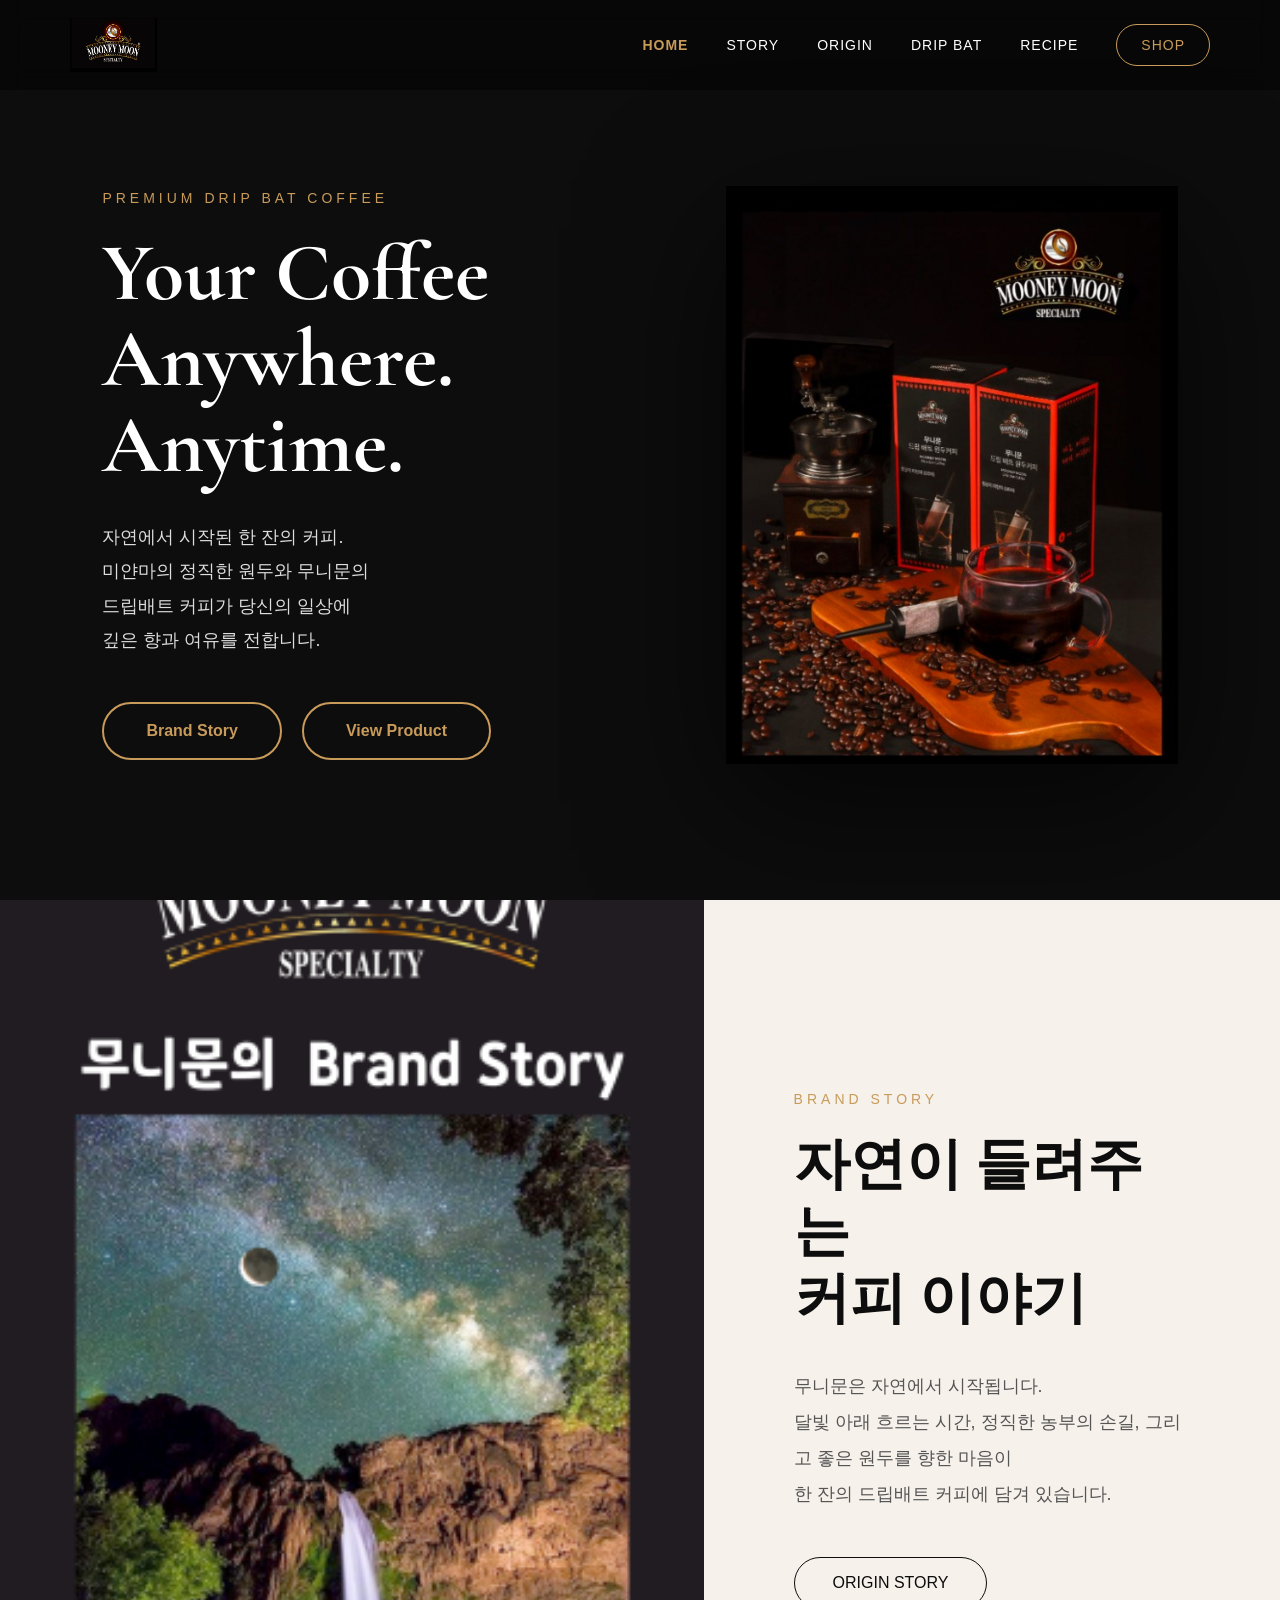
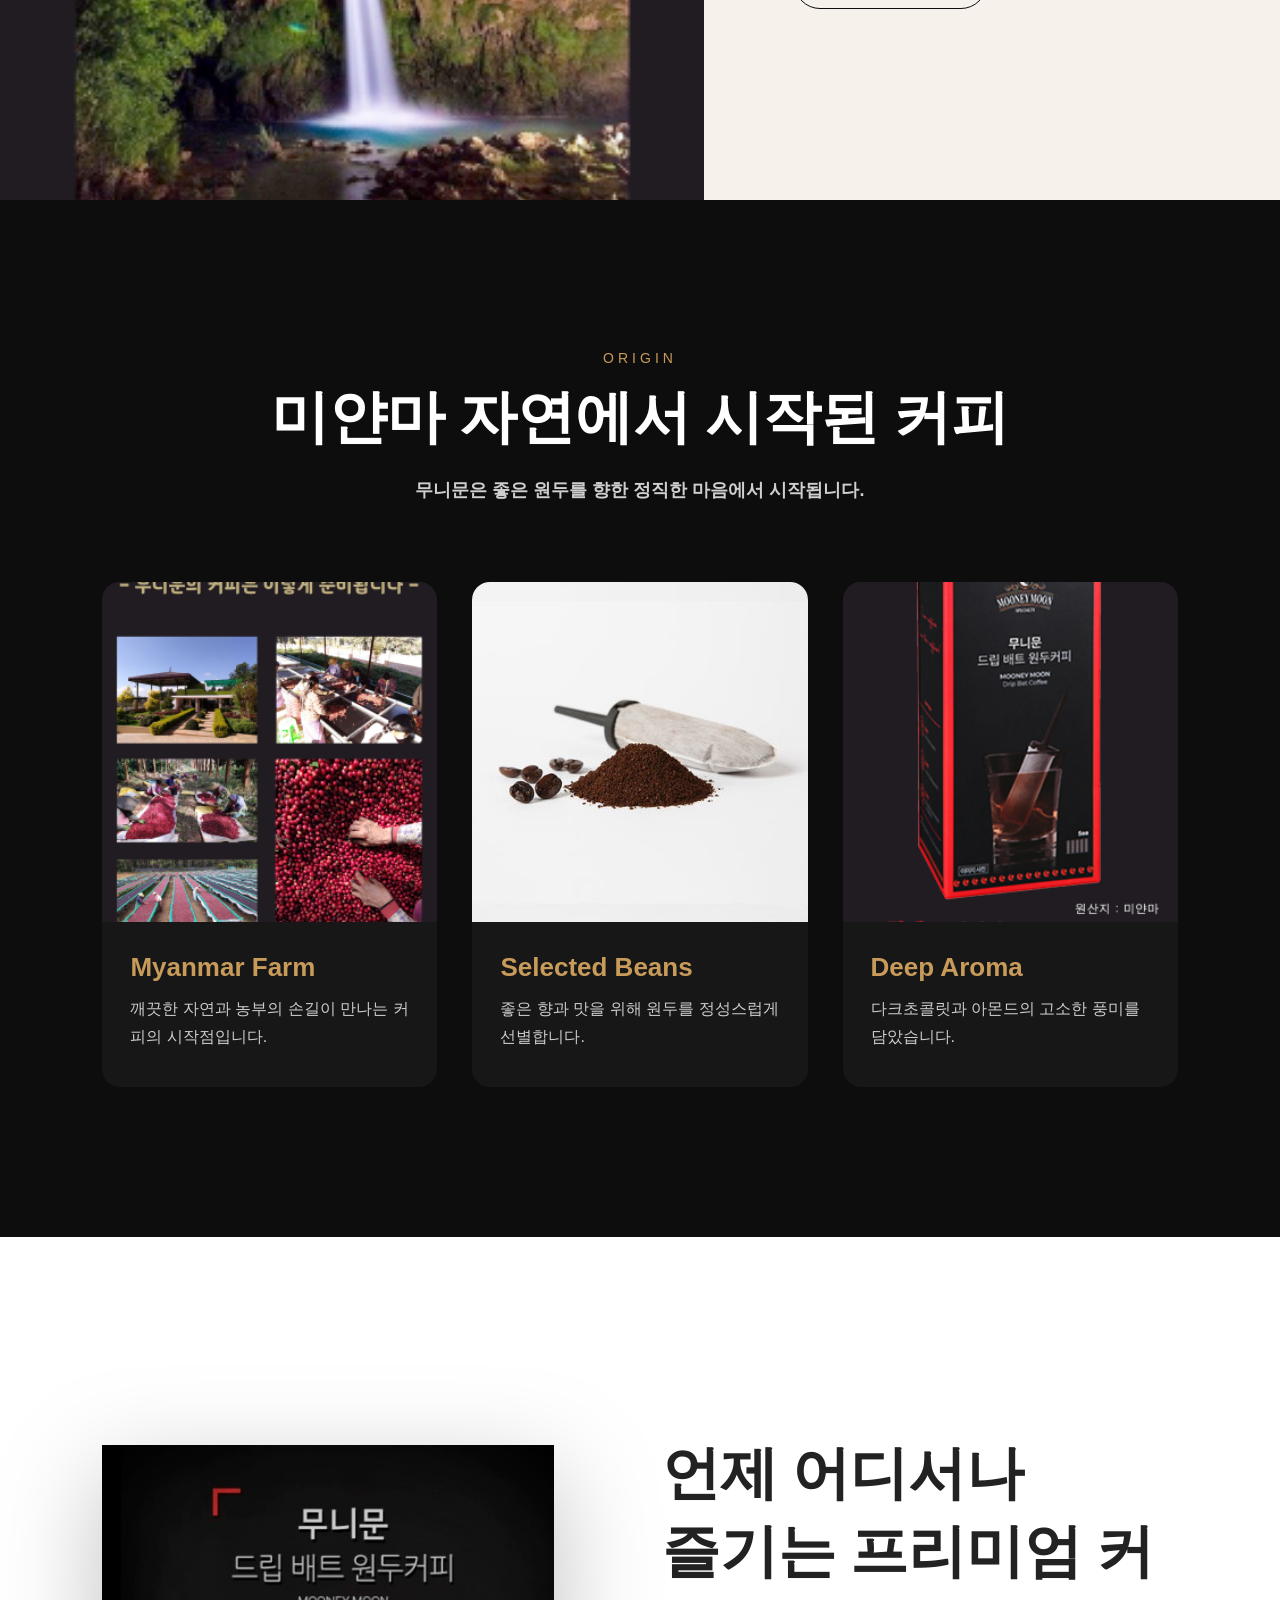
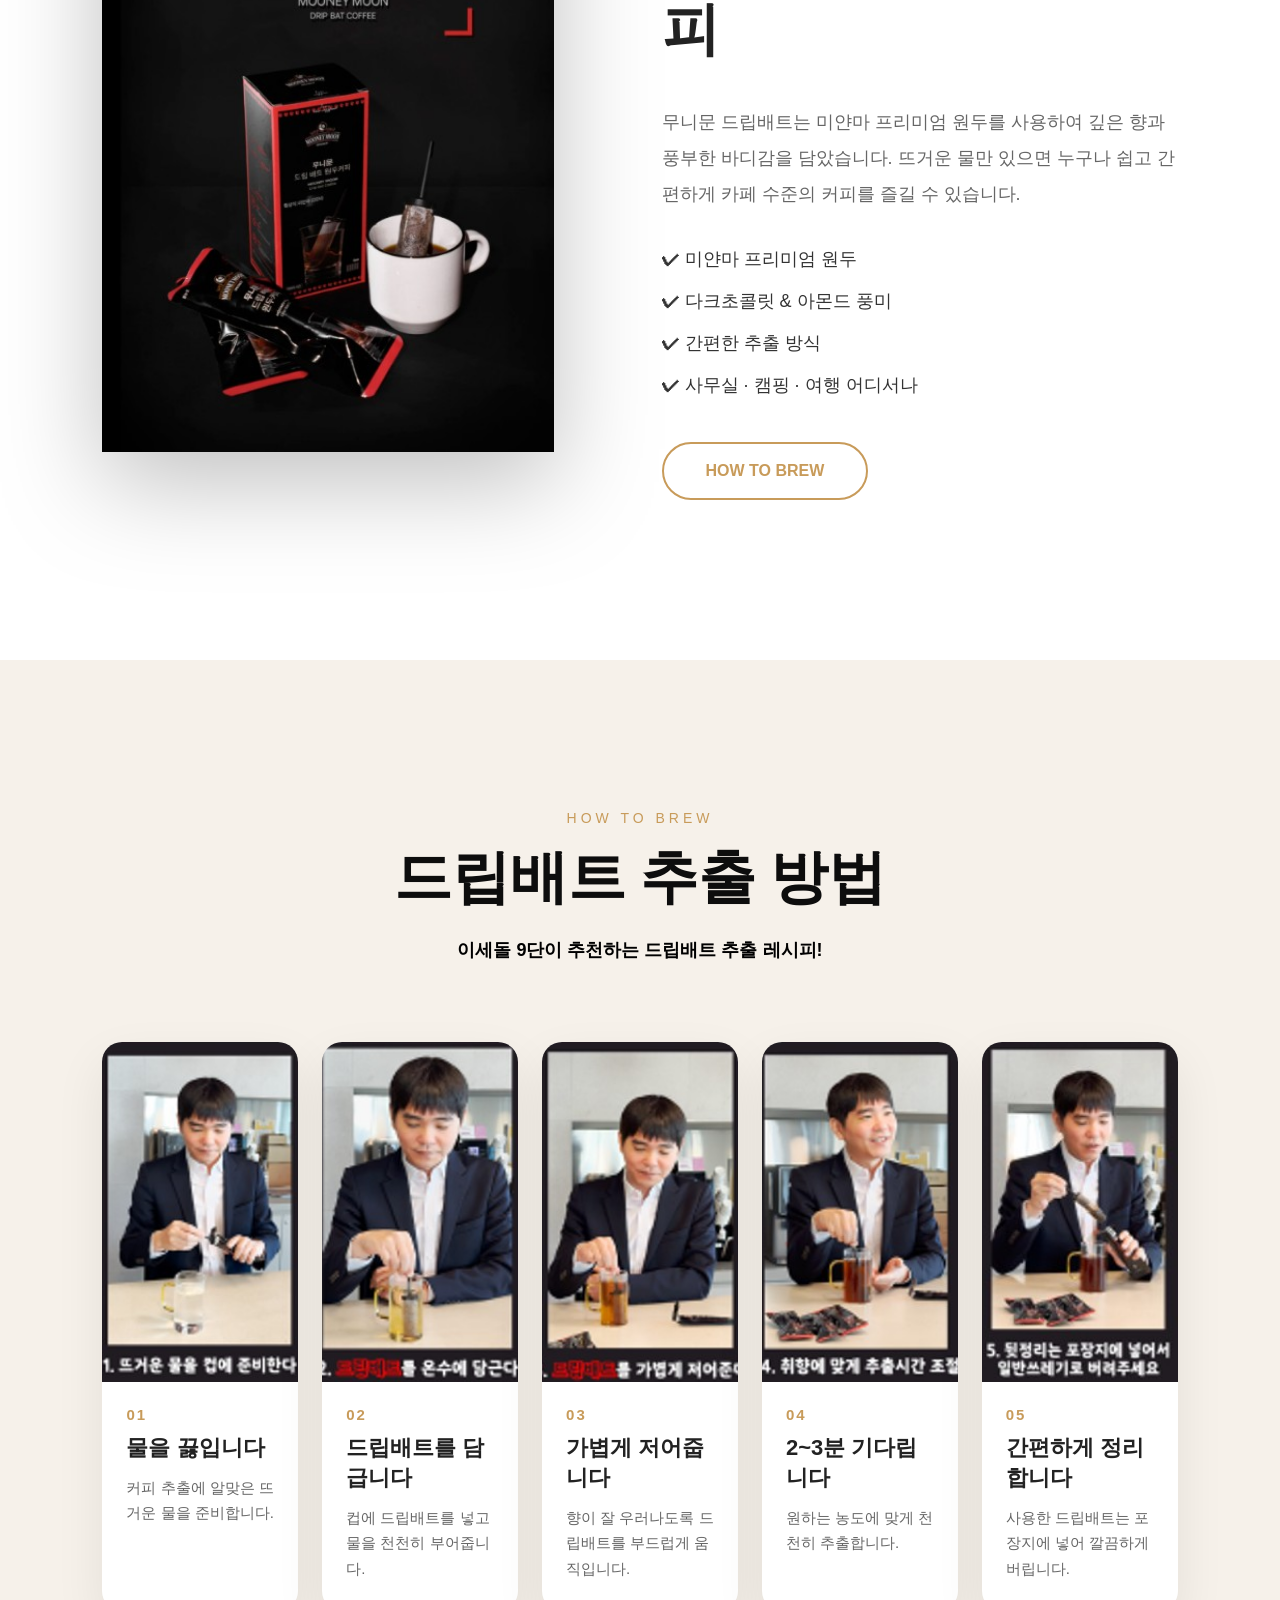
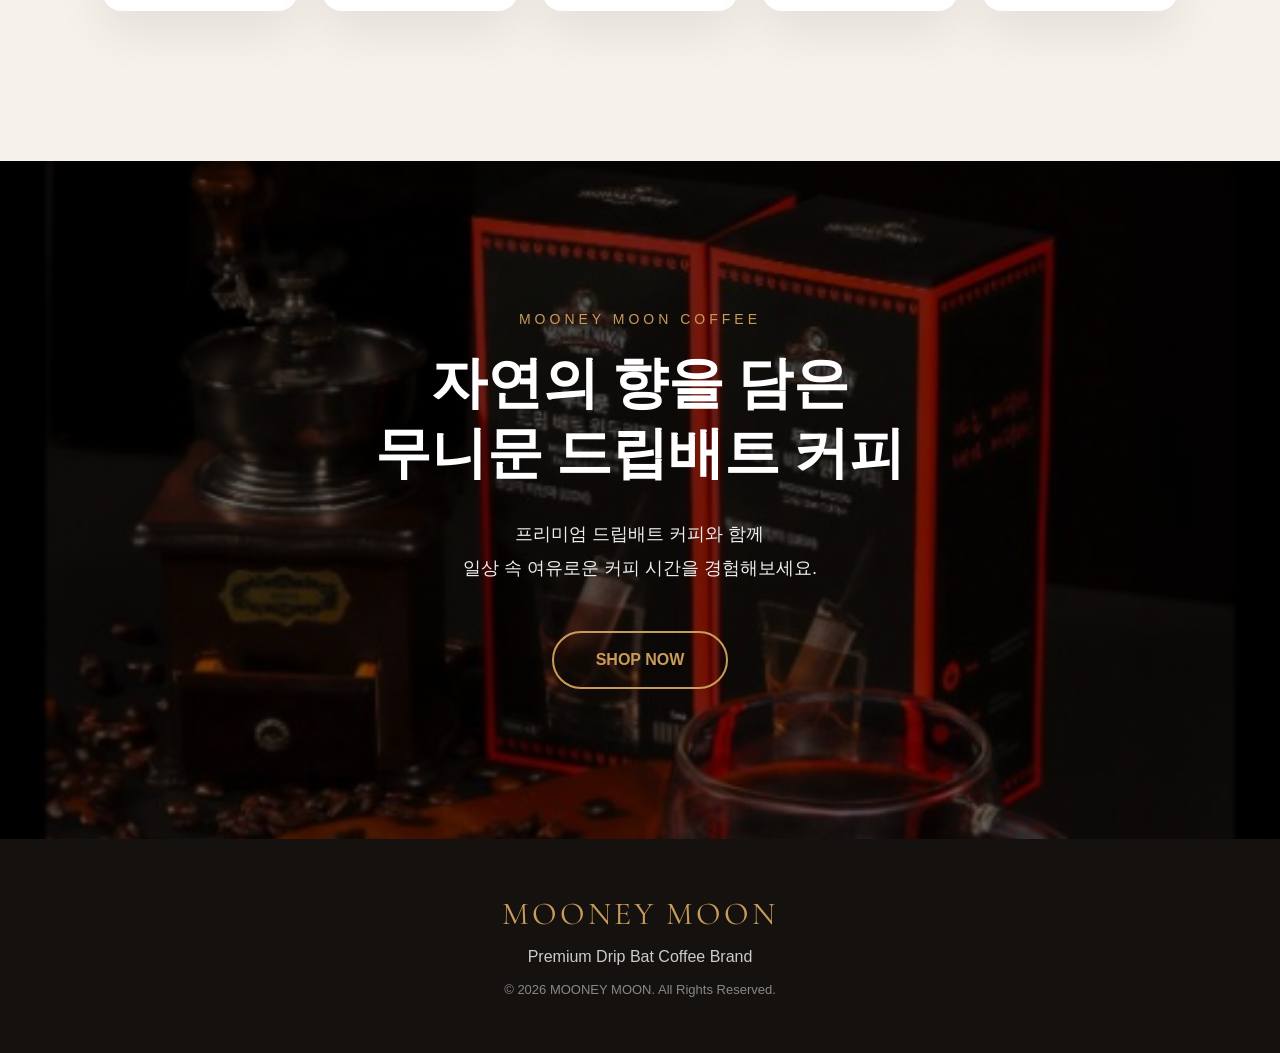
==== index.html @ cb602212 "Add files via upload" ====
<!doctype html>
<html lang="ko">

<head>
  <meta charset="utf-8">
  <title>MOONEY MOON | 드립배트 커피</title>
  <meta name="viewport" content="width=device-width, initial-scale=1.0">

  <link href="https://fonts.googleapis.com/css2?family=Cormorant+Garamond:wght@500;600;700&display=swap" rel="stylesheet">
  <link rel="stylesheet" href="css/style.css">
</head>

<body>

<!-- Header -->
<header class="main-header">
	
<div class="logo">
    <a href="#home">
        <img src="images/logo.jpg" alt="MOONEY MOON">
    </a>
</div>	
	
	<p class="mobile-header-title">DRIP BAT COFFEE</p>
	
	<button class="menu-toggle">
  <span></span>
  <span></span>
  <span></span>
  </button>
	
		
  <nav>
    <a href="#home">HOME</a>
    <a href="#story">STORY</a>
    <a href="#origin">ORIGIN</a>
    <a href="#dripbat">DRIP BAT</a>
    <a href="#recipe">RECIPE</a>
    <a href="#contact" class="shop-btn">SHOP</a>
  </nav>
</header>

<!-- ===========================
     HERO
=========================== -->
<section id="home" class="hero">

    <div class="hero-text">

        <p class="hero-small">
            PREMIUM DRIP BAT COFFEE
        </p>

        <h1>
            Your Coffee <br>
            Anywhere. Anytime.
        </h1>

        <p class="hero-desc">
            자연에서 시작된 한 잔의 커피.<br>
            미얀마의 정직한 원두와 무니문의<br>
			드립배트 커피가 당신의 일상에<br>
			깊은 향과 여유를 전합니다.
        </p>

        <div class="hero-buttons">

            <a href="#story" class="btn-main">
                Brand Story
            </a>

            <a href="#dripbat" class="btn-line">
                View Product
            </a>

        </div>

    </div>

    <div class="hero-image">

        <img src="images/dripbat.jpg"
             alt="무니문 드립배트 커피">

    </div>

</section>
	
		
	<!-- Brand Story -->
<section id="story" class="story-section">

  <div class="story-image">
    <img src="images/story.png" alt="무니문 브랜드 스토리">
  </div>

  <div class="story-text">
    <p>BRAND STORY</p>

    <h2>
      자연이 들려주는<br>
      커피 이야기
    </h2>

    <span>
      무니문은 자연에서 시작됩니다.<br>
      달빛 아래 흐르는 시간, 정직한 농부의 손길, 
      그리고 좋은 원두를 향한 마음이<br>
      한 잔의 드립배트 커피에 담겨 있습니다.
    </span>

    <a href="#origin">ORIGIN STORY</a>
  </div>

</section>
	
<!-- Origin -->
<section id="origin" class="origin-section">

  <div class="section-title">
    <p>ORIGIN</p>
    <h2>미얀마 자연에서 시작된 커피</h2>
    <span>
      무니문은 좋은 원두를 향한 정직한 마음에서 시작됩니다.
    </span>
  </div>

  <div class="origin-list">

    <div class="origin-card">
      <img src="images/origin01.png" alt="미얀마 커피 농장">
      <h3>Myanmar Farm</h3>
      <p>깨끗한 자연과 농부의 손길이 만나는 커피의 시작점입니다.</p>
    </div>

    <div class="origin-card">
      <img src="images/origin02.jpg" alt="커피 원두 선별">
      <h3>Selected Beans</h3>
      <p>좋은 향과 맛을 위해 원두를 정성스럽게 선별합니다.</p>
    </div>

    <div class="origin-card">
      <img src="images/origin03.png" alt="커피 로스팅">
      <h3>Deep Aroma</h3>
      <p>다크초콜릿과 아몬드의 고소한 풍미를 담았습니다.</p>
    </div>

  </div>

</section>	
	
	<!-- ===========================
     DRIP BAT
=========================== -->

<section id="dripbat" class="dripbat-section">

  <div class="dripbat-image">
    <img src="images/dripbat3.jpg" alt="MOONEY MOON DRIP BAT">
  </div>

  <div class="dripbat-text">

    <p class="small-title">DRIP BAT COFFEE</p>

    <h2>
      언제 어디서나<br>
      즐기는 프리미엄 커피
    </h2>

    <p class="dripbat-desc">
      무니문 드립배트는 미얀마 프리미엄 원두를 사용하여
      깊은 향과 풍부한 바디감을 담았습니다.
      뜨거운 물만 있으면 누구나 쉽고 간편하게
      카페 수준의 커피를 즐길 수 있습니다.
    </p>

    <ul class="feature-list">
      <li>✔ 미얀마 프리미엄 원두</li>
      <li>✔ 다크초콜릿 & 아몬드 풍미</li>
      <li>✔ 간편한 추출 방식</li>
      <li>✔ 사무실 · 캠핑 · 여행 어디서나</li>
    </ul>

    <a href="#recipe" class="btn-main">HOW TO BREW</a>

  </div>

</section>
	
	<!-- ===========================
     HOW TO BREW
=========================== -->

<section id="recipe" class="recipe-section">

  <div class="section-title">
    <p>HOW TO BREW</p>
    <h2>드립배트 추출 방법</h2>
    <span>이세돌 9단이 추천하는 드립배트 추출 레시피!</span>
  </div>

  <div class="recipe-list">

    <div class="recipe-card">
      <img src="images/how01.jpg" alt="물을 끓이는 단계">
      <span>01</span>
      <h3>물을 끓입니다</h3>
      <p>커피 추출에 알맞은 뜨거운 물을 준비합니다.</p>
    </div>

    <div class="recipe-card">
      <img src="images/how02.jpg" alt="드립배트를 컵에 넣는 단계">
      <span>02</span>
      <h3>드립배트를 담급니다</h3>
      <p>컵에 드립배트를 넣고 물을 천천히 부어줍니다.</p>
    </div>

    <div class="recipe-card">
      <img src="images/how03.jpg" alt="드립배트를 젓는 단계">
      <span>03</span>
      <h3>가볍게 저어줍니다</h3>
      <p>향이 잘 우러나도록 드립배트를 부드럽게 움직입니다.</p>
    </div>

    <div class="recipe-card">
      <img src="images/how04.jpg" alt="커피를 추출하는 단계">
      <span>04</span>
      <h3>2~3분 기다립니다</h3>
      <p>원하는 농도에 맞게 천천히 추출합니다.</p>
    </div>

    <div class="recipe-card">
      <img src="images/how05.jpg" alt="드립배트 정리 단계">
      <span>05</span>
      <h3>간편하게 정리합니다</h3>
      <p>사용한 드립배트는 포장지에 넣어 깔끔하게 버립니다.</p>
    </div>

  </div>

</section>
	
<!-- Contact / Shop -->
<section id="contact" class="contact-section">

  <div class="contact-box">
    <p>MOONEY MOON COFFEE</p>

    <h2>
      자연의 향을 담은<br>
      무니문 드립배트 커피
    </h2>

    <span>
      프리미엄 드립배트 커피와 함께<br>
      일상 속 여유로운 커피 시간을 경험해보세요.
    </span>

    <a href="#" class="btn-main">SHOP NOW</a>
  </div>

</section>


<!-- Footer -->
<footer class="footer">

  <div class="footer-logo">
    MOONEY MOON
  </div>

  <p>
    Premium Drip Bat Coffee Brand
  </p>

  <span>
    © 2026 MOONEY MOON. All Rights Reserved.
  </span>

</footer>		
	
<script src="js/script.js"></script>
	
	
</body>
	
</script>	
	
	
</html>
---- css/style.css ----
:root{
  --black:#0d0d0d;
  --dark:#15110f;
  --gold:#c89b5a;
  --red:#a91e22;
  --cream:#f6f1ea;
  --white:#ffffff;
  --gray:#777777;
}

/* RESET */
*{
  margin:0;
  padding:0;
  box-sizing:border-box;
}

html{
  scroll-behavior:smooth;
}

body{
  font-family:'Pretendard', sans-serif;
  background:var(--black);
  color:var(--white);
}

a{
  text-decoration:none;
  color:inherit;
}

img{
  max-width:100%;
  display:block;
}

/* HEADER */
.main-header{
  width:100%;
  height:90px;
  position:fixed;
  top:0;
  left:0;
  z-index:1000;

  display:flex;
  justify-content:space-between;
  align-items:center;

  padding:0 70px;
  background:rgba(0,0,0,.45);
  backdrop-filter:blur(12px);
}

.logo{
  font-size:30px;
  font-weight:700;
  letter-spacing:3px;
}

.logo span{
  color:var(--gold);
}

.logo img{
  height:54px;
  width:auto;
}

nav{
  display:flex;
  align-items:center;
  gap:38px;
}

nav a{
  font-size:14px;
  letter-spacing:1px;
  color:var(--white);
  transition:.3s;
}

nav a:hover{
  color:var(--gold);
}

.shop-btn{
  padding:12px 24px;
  border:1px solid var(--gold);
  border-radius:30px;
  color:var(--gold);
}

/* HERO */
.hero{
  min-height:100vh;
  position:relative;
  overflow:hidden;

  display:flex;
  align-items:center;
  justify-content:space-between;

  padding:130px 8% 80px;
  background:
    linear-gradient(to right, rgba(13,13,13,.96) 35%, rgba(13,13,13,.55)),
    var(--black);
}

.hero-text{
  width:48%;
  position:relative;
  z-index:2;
}

.hero-small{
  color:var(--gold);
  letter-spacing:4px;
  font-size:14px;
  margin-bottom:24px;
}

.hero h1{
  font-family:'Cormorant Garamond', serif;
  font-size:82px;
  line-height:1.05;
  margin-bottom:32px;
}

.hero-desc{
  font-size:18px;
  line-height:1.9;
  color:#dddddd;
  margin-bottom:45px;
}


.main-btn,
.btn-main,
.btn-line{
  display:inline-block;
  padding:18px 42px;
  border:2px solid var(--gold);
  border-radius:50px;
  color:var(--gold);
  background:transparent;
  font-weight:700;
  transition:.3s;
}

.main-btn:hover,
.btn-main:hover,
.btn-line:hover{
  background:var(--gold);
  color:var(--black);
  transform:translateY(-5px);
}

.hero-image{
  width:42%;
  position:relative;
  z-index:2;
}

.hero-image img{
  width:100%;
  filter:drop-shadow(0 40px 70px rgba(0,0,0,.65));
}

/* BRAND STORY */
.story-section{
  min-height:100vh;
  display:flex;
  align-items:center;
  background:var(--cream);
  color:var(--black);
}

.story-image{
  width:55%;
  height:100vh;
  overflow:hidden;
}

.story-image img{
  width:100%;
  height:100%;
  object-fit:cover;
}

.story-text{
  width:45%;
  padding:0 7%;
}

.story-text p{
  color:var(--gold);
  letter-spacing:4px;
  font-size:14px;
  margin-bottom:25px;
}

.story-text h2{
  font-family:'Cormorant Garamond', serif;
  font-size:56px;
  line-height:1.2;
  margin-bottom:35px;
}

.story-text span{
  display:block;
  font-size:18px;
  line-height:2;
  color:#555;
  margin-bottom:45px;
}

.story-text a{
  display:inline-block;
  padding:16px 38px;
  border:1px solid var(--black);
  color:var(--black);
  border-radius:50px;
  transition:.3s;
}

.story-text a:hover{
  background:var(--black);
  color:var(--white);
}

/* MOBILE */
@media screen and (max-width:768px){

  .main-header{
    height:auto;
    padding:22px 24px;
    flex-direction:column;
    gap:18px;
  }

  nav{
    flex-wrap:wrap;
    justify-content:center;
    gap:18px;
  }

  .hero{
    flex-direction:column;
    text-align:center;
    padding:150px 7% 80px;
  }

  .hero-text,
  .hero-image{
    width:100%;
  }

  .hero h1{
    font-size:54px;
  }

  .hero-image{
    margin-top:50px;
  }

  .story-section{
    flex-direction:column;
  }

  .story-image,
  .story-text{
    width:100%;
  }

  .story-image{
    height:420px;
  }

  .story-text{
    padding:70px 8%;
    text-align:center;
  }

  .story-text h2{
    font-size:42px;
  }
}

/* ===========================
   ORIGIN
=========================== */

.origin-section{
  padding:150px 8%;
  background:var(--black);
  color:var(--white);
}

.section-title{
  text-align:center;
  margin-bottom:80px;
}

.section-title p{
  color:var(--gold);
  letter-spacing:4px;
  font-size:14px;
  margin-bottom:18px;
}

.section-title h2{
  font-family:'Cormorant Garamond', serif;
  font-size:58px;
  line-height:1.2;
  margin-bottom:24px;
}

.section-title span{
  color:#cfcfcf;
  font-size:18px;
  font-weight:700;
}

.origin-list{
  display:grid;
  grid-template-columns:repeat(3, 1fr);
  gap:35px;
}

.origin-card{
  background:#171717;
  overflow:hidden;
  border-radius:18px;
  transition:.4s;
}

.origin-card:hover{
  transform:translateY(-10px);
}

.origin-card img{
  width:100%;
  height:340px;
  object-fit:cover;
}

.origin-card h3{
  color:var(--gold);
  font-size:26px;
  margin:30px 28px 12px;
}

.origin-card p{
  color:#ccc;
  line-height:1.8;
  font-size:16px;
  margin:0 28px 35px;
}

/* Origin Mobile */
@media screen and (max-width:768px){

  .origin-section{
    padding:90px 7%;
  }

  .section-title h2{
    font-size:40px;
  }

  .origin-list{
    grid-template-columns:1fr;
  }

  .origin-card img{
    height:260px;
  }
}

/* ===========================
   DRIP BAT
=========================== */

.dripbat-section{

    display:flex;
    justify-content:space-between;
    align-items:center;

    padding:160px 8%;

    background:#ffffff;
}

.dripbat-image{

    width:42%;

}

.dripbat-image img{

    width:100%;

    filter:drop-shadow(0 30px 50px rgba(0,0,0,.25));

}

.dripbat-text{

    width:48%;

}

.dripbat-text h2{

    font-family:'Cormorant Garamond',serif;

    font-size:58px;

    color:#222;

    margin:20px 0 35px;

}

.dripbat-desc{

    color:#666;

    line-height:2;

    font-size:18px;

    margin-bottom:35px;

}

.feature-list{

    list-style:none;

    margin-bottom:45px;

}

.feature-list li{

    color:#333;

    font-size:18px;

    margin-bottom:18px;

}

/* ===========================
   MOBILE
=========================== */

@media screen and (max-width:768px){

    .dripbat-section{

        flex-direction:column;

        padding:90px 7%;

        text-align:center;

    }

    .dripbat-image,
    .dripbat-text{

        width:100%;

    }

    .dripbat-image{

        margin-bottom:45px;

    }

    .dripbat-text h2{

        font-size:40px;

    }

    .feature-list{

        text-align:left;

        display:inline-block;

    }

}

/* ===========================
   HOW TO BREW
=========================== */

.recipe-section{
  padding:150px 8%;
  background:var(--cream);
  color:var(--black);
}

.recipe-list{
  display:grid;
  grid-template-columns:repeat(5, 1fr);
  gap:24px;
}

.recipe-card{
  background:#ffffff;
  border-radius:20px;
  overflow:hidden;
  box-shadow:0 20px 50px rgba(0,0,0,.08);
  transition:.4s;
}

.recipe-card:hover{
  transform:translateY(-10px);
}

.recipe-card img{
  width:100%;
  height:340px;
  object-fit:cover;
}

.recipe-card span{
  display:block;
  color:var(--gold);
  font-size:15px;
  font-weight:bold;
  letter-spacing:2px;
  margin:24px 24px 10px;
}

.recipe-card h3{
  font-size:22px;
  color:#222;
  margin:0 24px 12px;
}

.recipe-card p{
  font-size:15px;
  line-height:1.7;
  color:#666;
  margin:0 24px 30px;
}

/* Recipe Mobile */
@media screen and (max-width:768px){

  .recipe-section{
    padding:90px 7%;
  }

  .recipe-list{
    grid-template-columns:1fr;
  }

  .recipe-card img{
    height:420px;
  }
}

/* ===========================
   CONTACT / FOOTER
=========================== */

.contact-section{
  padding:150px 8%;
  background:
    linear-gradient(rgba(0,0,0,.55), rgba(0,0,0,.55)),
    url("../images/dripbat.jpg") center/cover no-repeat;
  text-align:center;
  color:#fff;
}

.contact-box p{
  color:var(--gold);
  letter-spacing:4px;
  font-size:14px;
  margin-bottom:22px;
}

.contact-box h2{
  font-family:'Cormorant Garamond', serif;
  font-size:56px;
  line-height:1.25;
  margin-bottom:28px;
}

.contact-box span{
  display:block;
  line-height:1.9;
  color:#eeeeee;
  font-size:18px;
  margin-bottom:45px;
}

.footer{
  padding:55px 8%;
  background:#15110f;
  color:#fff;
  text-align:center;
}

.footer-logo{
  font-family:'Cormorant Garamond', serif;
  font-size:32px;
  letter-spacing:3px;
  color:var(--gold);
  margin-bottom:15px;
}

.footer p{
  color:#ccc;
  margin-bottom:14px;
}

.footer span{
  color:#888;
  font-size:13px;
}

/* Contact Mobile */
@media screen and (max-width:768px){

  .contact-section{
    padding:100px 7%;
  }

  .contact-box h2{
    font-size:40px;
  }

  .contact-box span{
    font-size:16px;
  }

}

/* ===========================
   MOBILE MENU CLEAN
=========================== */

@media screen and (max-width:768px){

  .main-header{
    position:fixed;
	height:90px;  
    padding:20px 22px;
    background:rgba(0,0,0,.82);
  }

  .logo img{
    height:46px;
  }

  nav{
    width:100%;
    gap:10px;
    row-gap:10px;
  }

  nav a{
    font-size:12px;
    letter-spacing:.5px;
    padding:7px 10px;
    background:rgba(255,255,255,.08);
    border-radius:20px;
  }

  nav a.shop-btn{
    padding:7px 14px;
    border:1px solid var(--gold);
    background:transparent;
  }

  .hero{
    padding-top:110px;
  }

}

/* HERO BUTTON */

.hero-buttons{
    display:flex;
    gap:20px;
    margin-top:45px;
}

.hero-buttons a{
    display:inline-block;
    padding:18px 42px;
    border:2px solid var(--gold);
    border-radius:50px;
    color:var(--gold);
    background:transparent;
    font-weight:700;
    transition:.3s;
}

.hero-buttons a:hover{
    background:var(--gold);
    color:var(--black);
    transform:translateY(-5px);
}

.story-image img{
    width:100%;
    height:100%;
    object-fit:cover;
    object-position:center 45%;
}

.recipe-section .section-title span{
    color:#000;
    font-weight:700;
}

/* RECIPE TITLE MOBILE FIX */
@media screen and (max-width:768px){

  .recipe-section .section-title{
    text-align:center;
  }

  .recipe-section .section-title h2{
    font-size:48px;
    line-height:1.25;
    word-break:keep-all;
  }

  .recipe-section .section-title span{
    display:block;
    max-width:320px;
    margin:25px auto 0;
    font-size:24px;
    line-height:1.5;
    text-align:center;
    color:#000;
    font-weight:700;
    word-break:keep-all;
  }

}
/* ===========================
   ACTIVE MENU
=========================== */

nav a{
    color:#fff;
    transition:0.3s;
}

nav a:hover{
    color:var(--gold);
}

nav a.active{
    color:var(--gold) !important;
    font-weight:700;
}

nav a.active.shop-btn{
    background:var(--gold);
    color:#111 !important;
}

/* ===========================
   MOBILE HAMBURGER MENU
=========================== */

/* PC에서는 숨김 */
.menu-toggle{
    display:none;
}

/* 모바일 */
@media screen and (max-width:768px){

	
	.main-header{
    position:fixed;
    height:90px;
    flex-direction:row;
    justify-content:space-between;
    align-items:center;
    padding:20px 22px;
    background:rgba(0,0,0,.82);
}
			
    .menu-toggle{
        display:block;
        background:none;
        border:none;
        color:#fff;
        font-size:34px;
        cursor:pointer;
        z-index:1001;
    }

    nav{
        position:absolute;
        top:90px;
        left:0;
        width:100%;
        background:rgba(0,0,0,.96);

        display:none;
        flex-direction:column;
        align-items:center;
        padding:25px 0;
        gap:20px;
    }

    nav.active{
        display:flex;
    }

    nav a{
        width:85%;
        text-align:center;
        padding:15px;
        border-radius:30px;
        font-size:15px;
    }
}

.menu-toggle span{
    display:block;
    width:30px;
    height:3px;
    background:#fff;
    margin:6px 0;
    transition:.3s;
}

.menu-toggle.active span:nth-child(1){
    transform:translateY(9px) rotate(45deg);
}

.menu-toggle.active span:nth-child(2){
    opacity:0;
}

.menu-toggle.active span:nth-child(3){
    transform:translateY(-9px) rotate(-45deg);
}

.mobile-header-title{
    display:none;
}

@media screen and (max-width:768px){
    .mobile-header-title{
        display:block;
        color:var(--gold);
        font-size:13px;
        letter-spacing:3px;
        font-weight:700;
    }
}
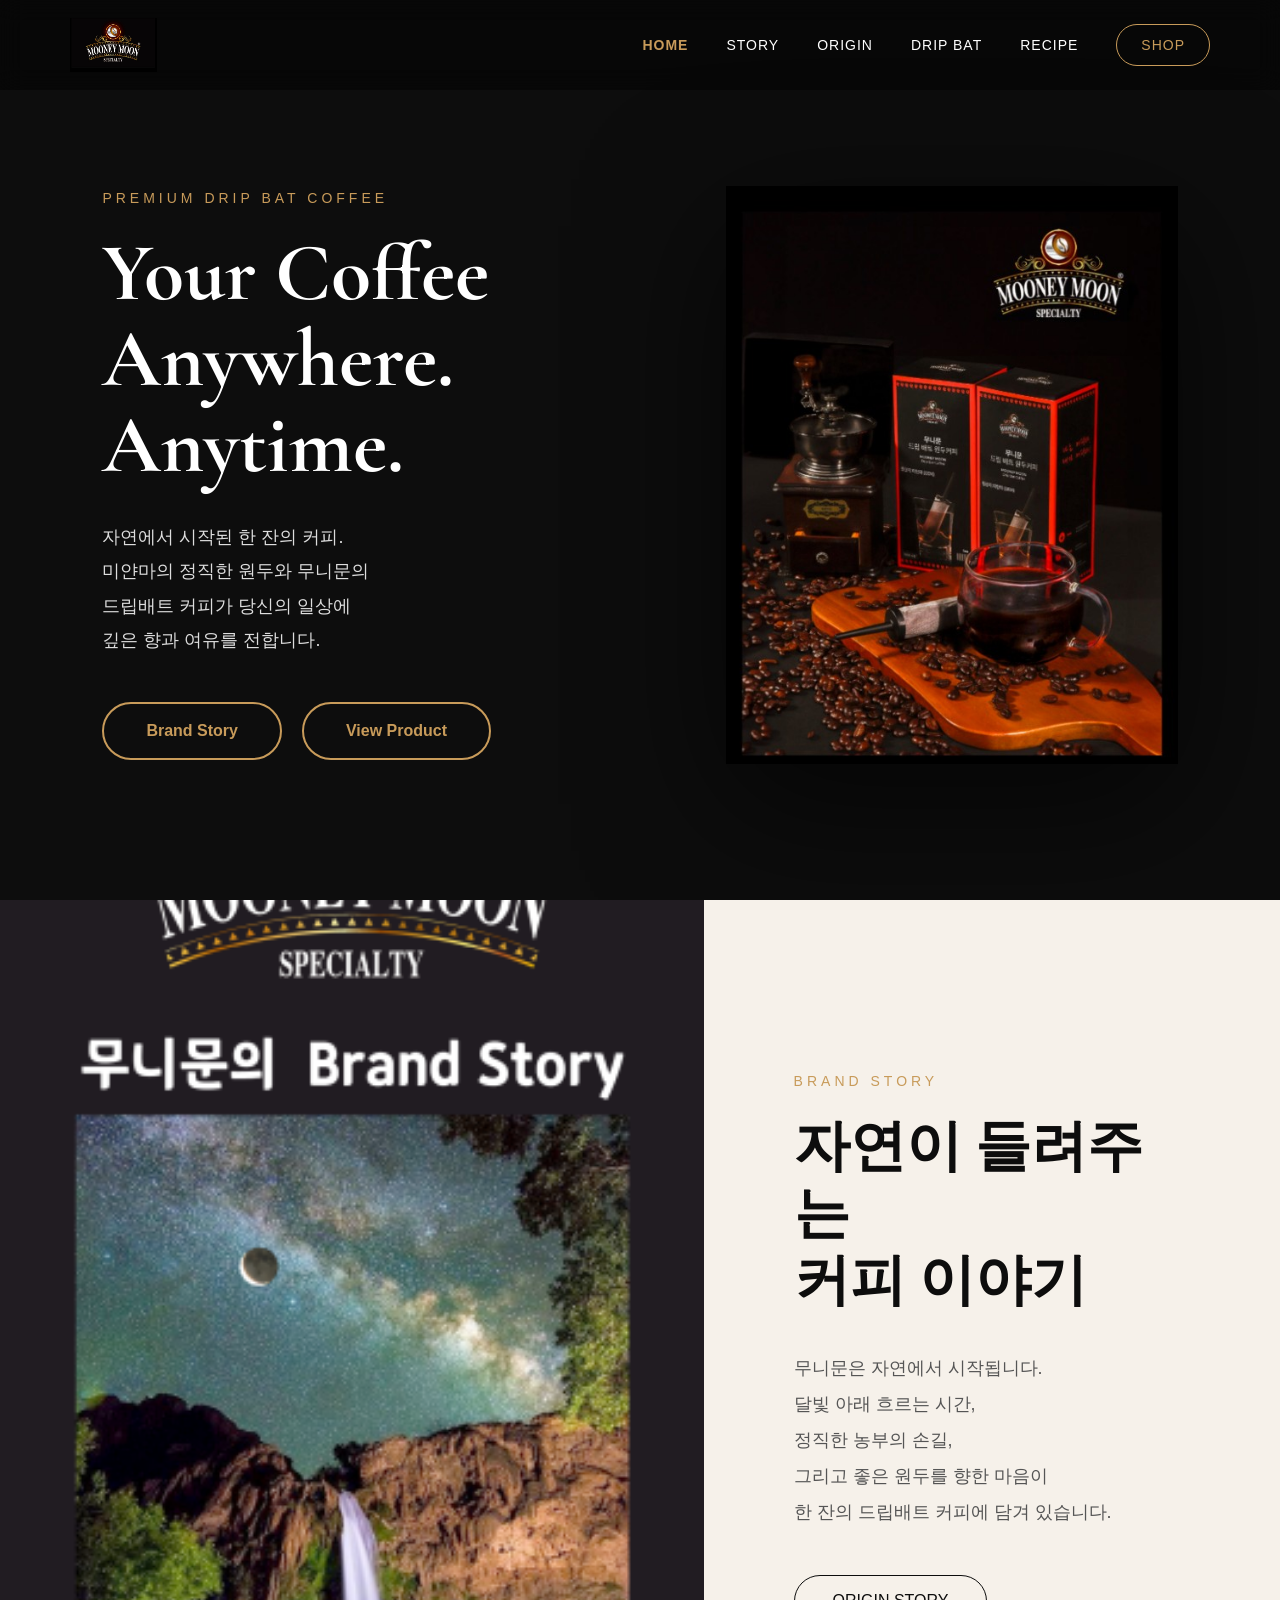
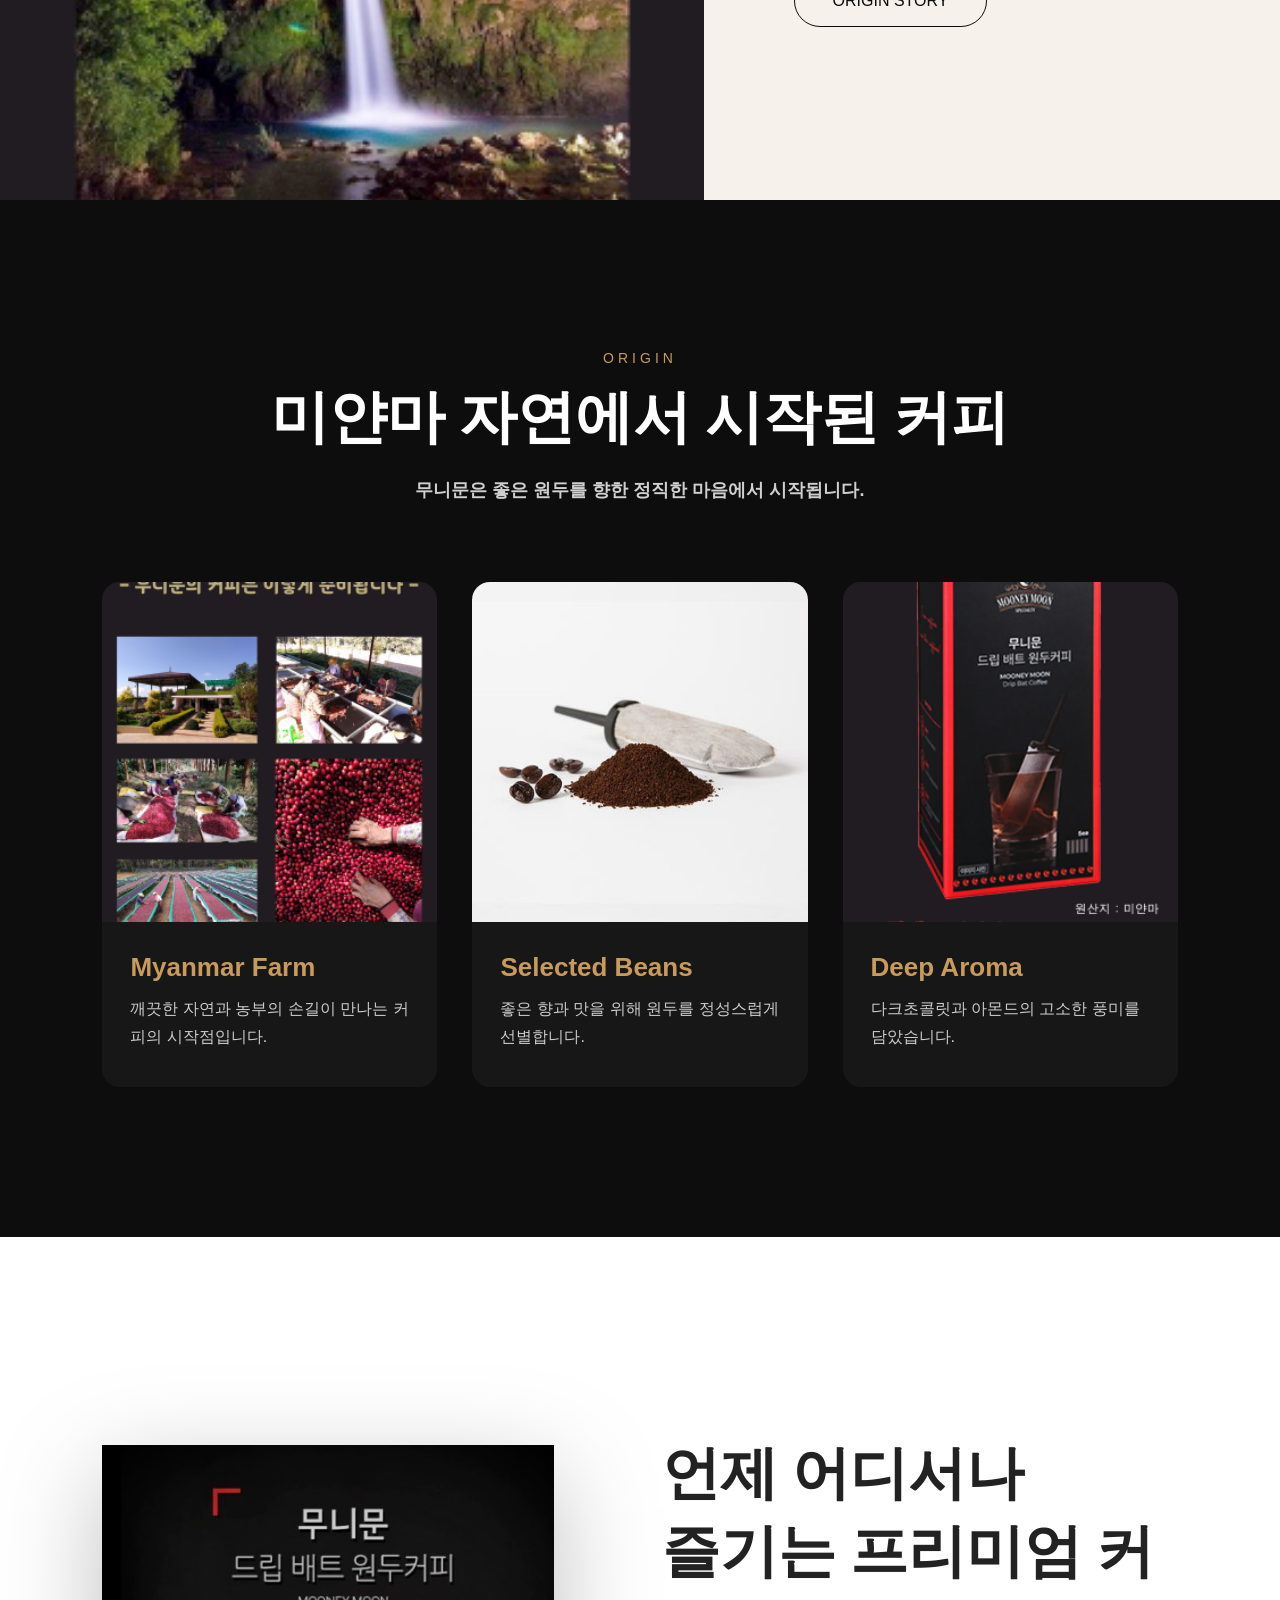
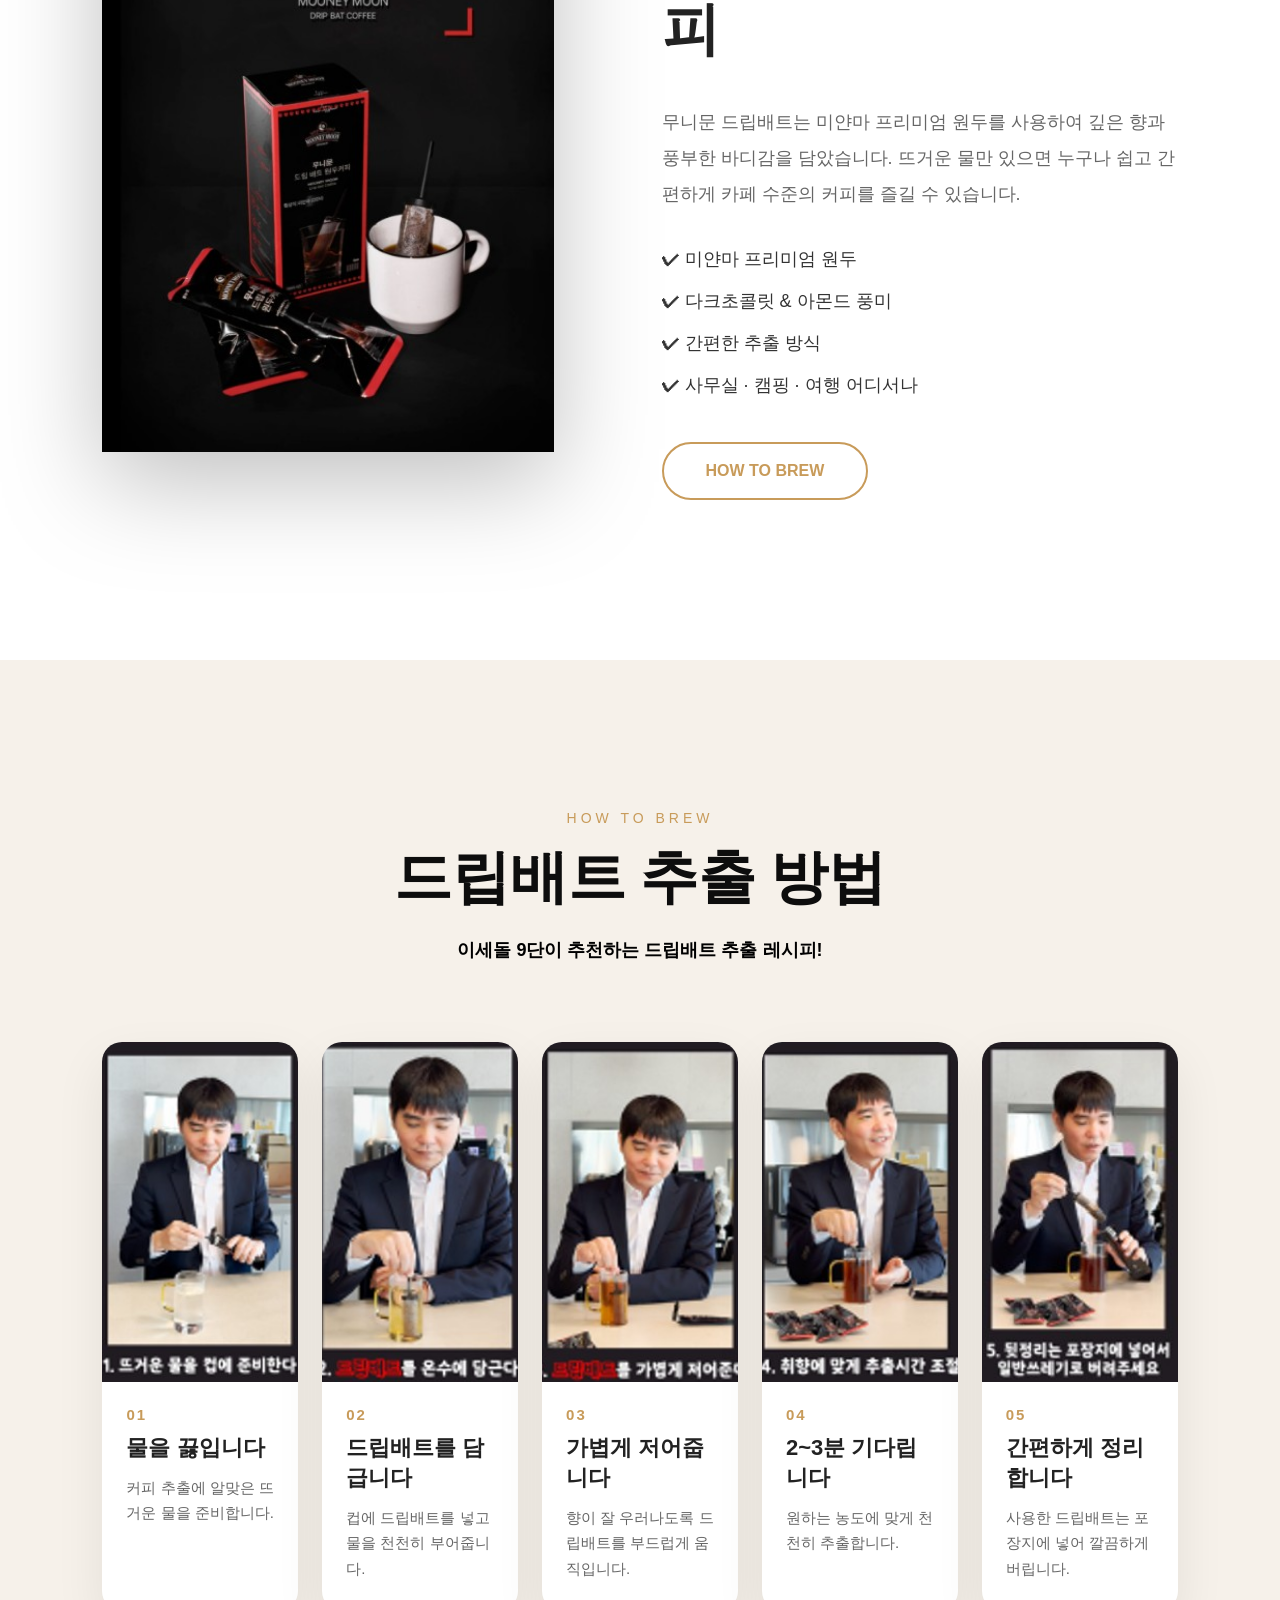
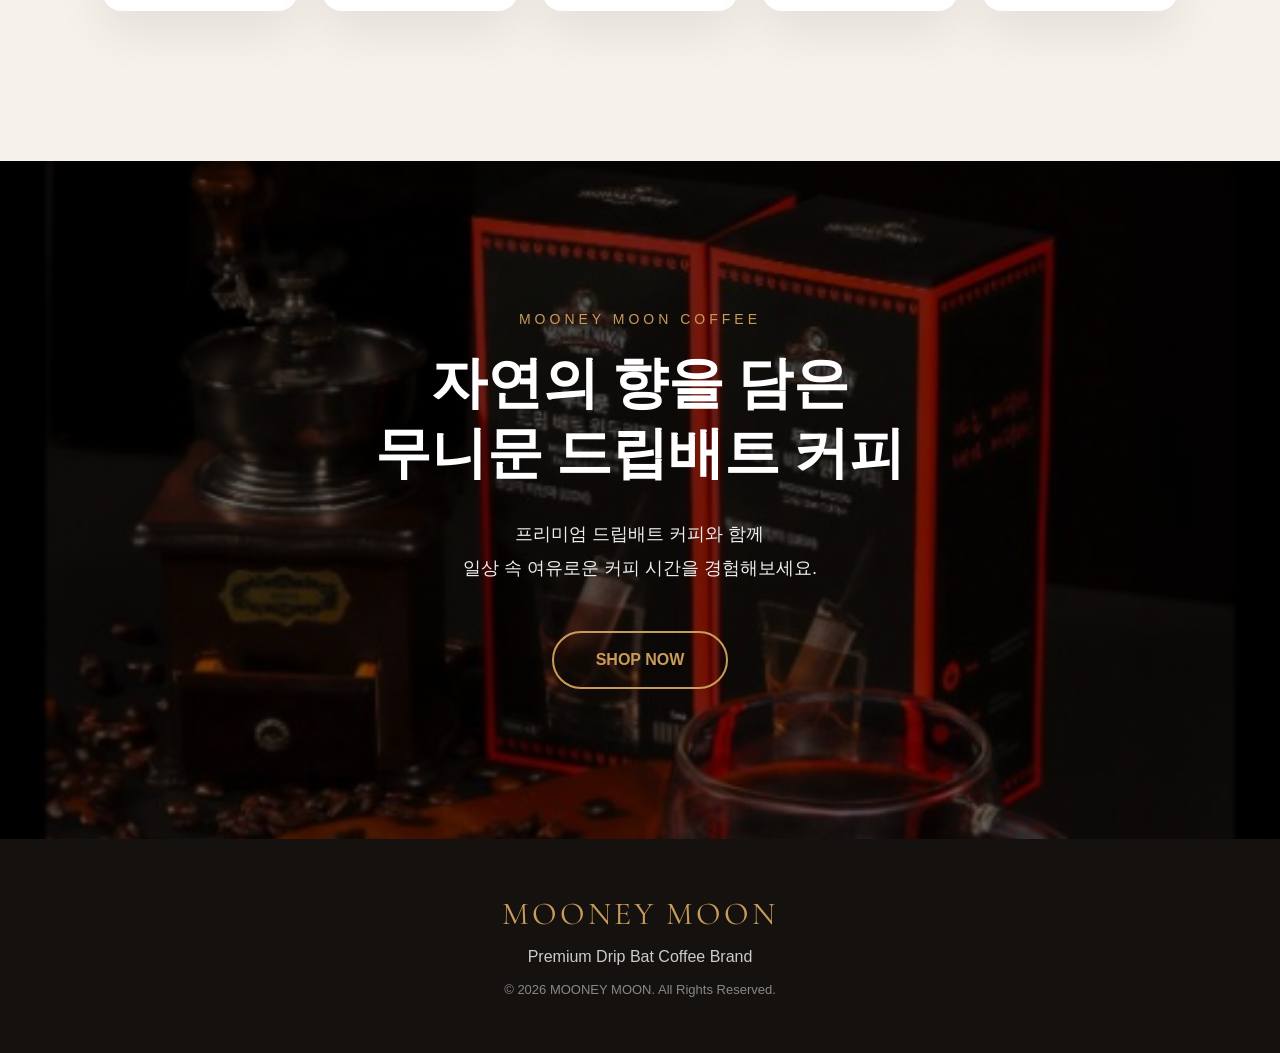
==== commit 2a137f27: "Add files via upload" ====
--- a/index.html
+++ b/index.html
@@ -104,7 +104,9 @@
 
     <span>
       무니문은 자연에서 시작됩니다.<br>
-      달빛 아래 흐르는 시간, 정직한 농부의 손길, 
+		
+      달빛 아래 흐르는 시간,<br>
+      정직한 농부의 손길,<br> 
       그리고 좋은 원두를 향한 마음이<br>
       한 잔의 드립배트 커피에 담겨 있습니다.
     </span>
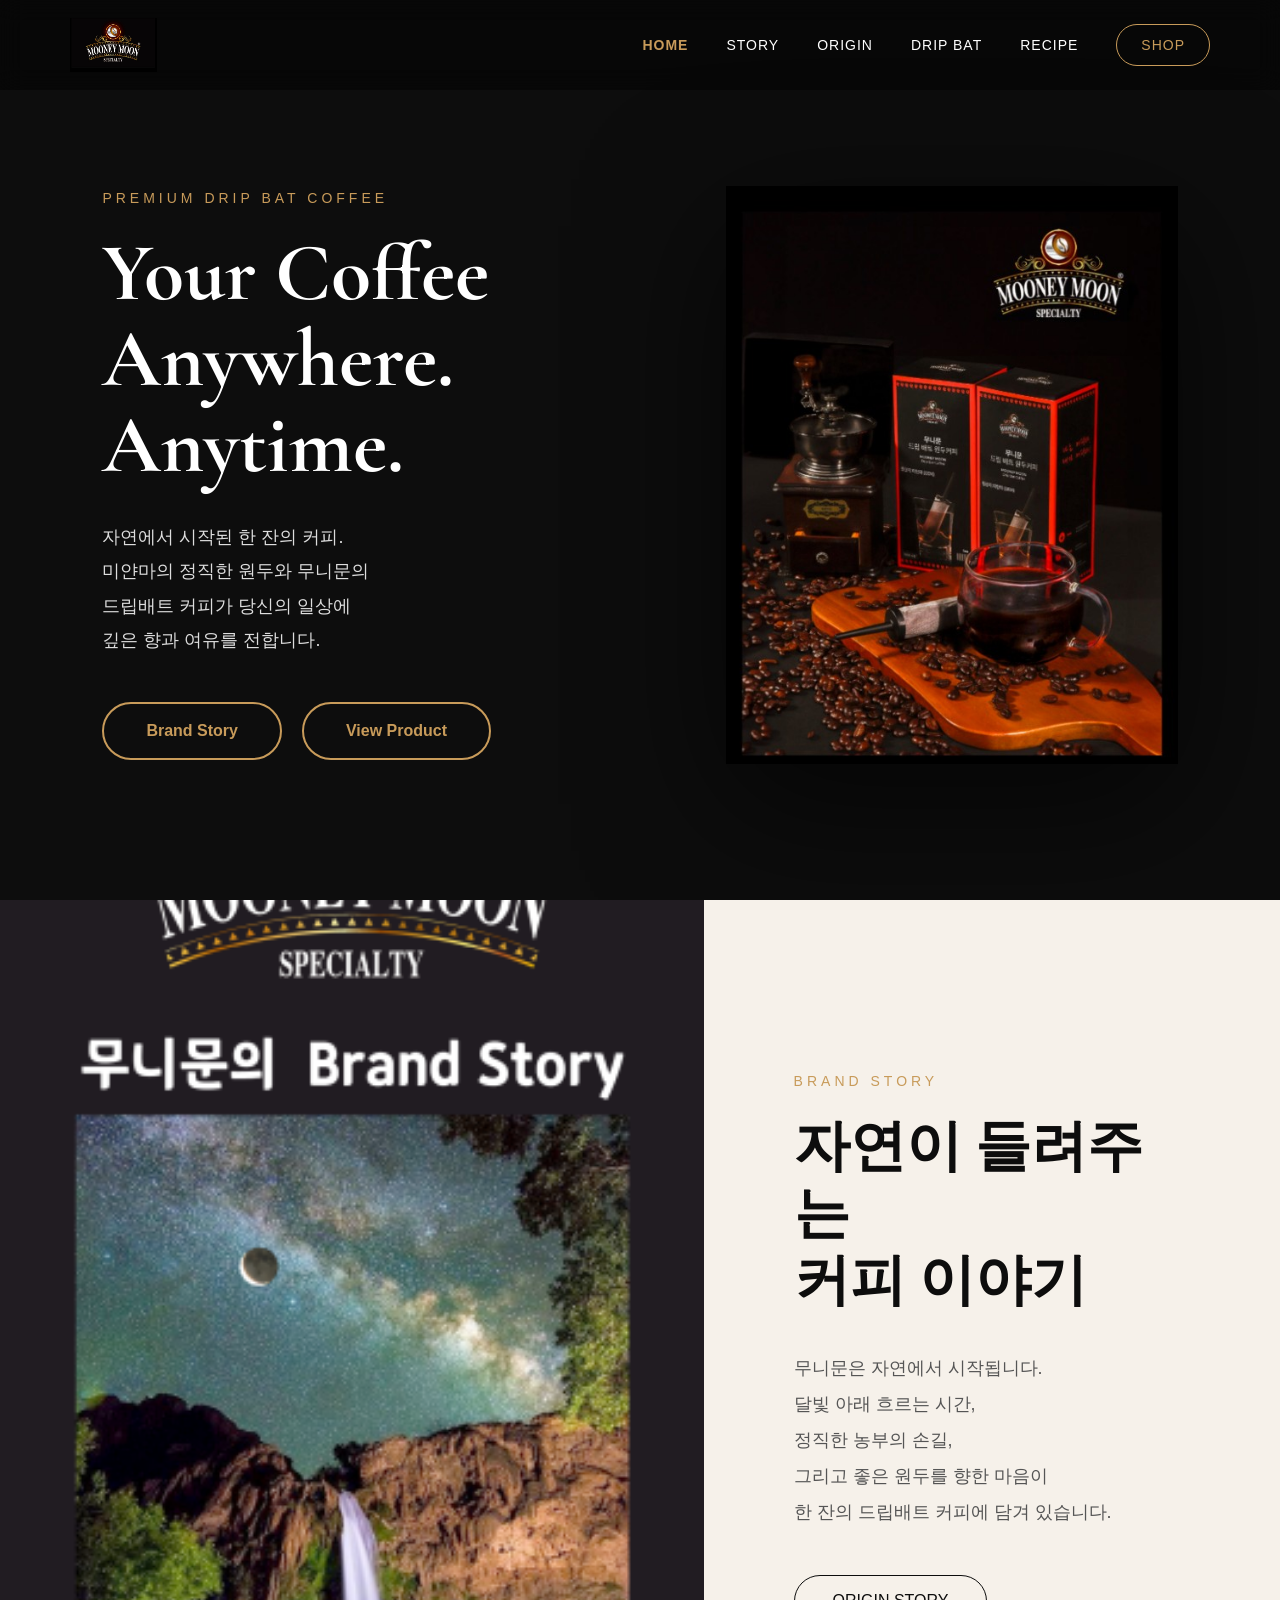
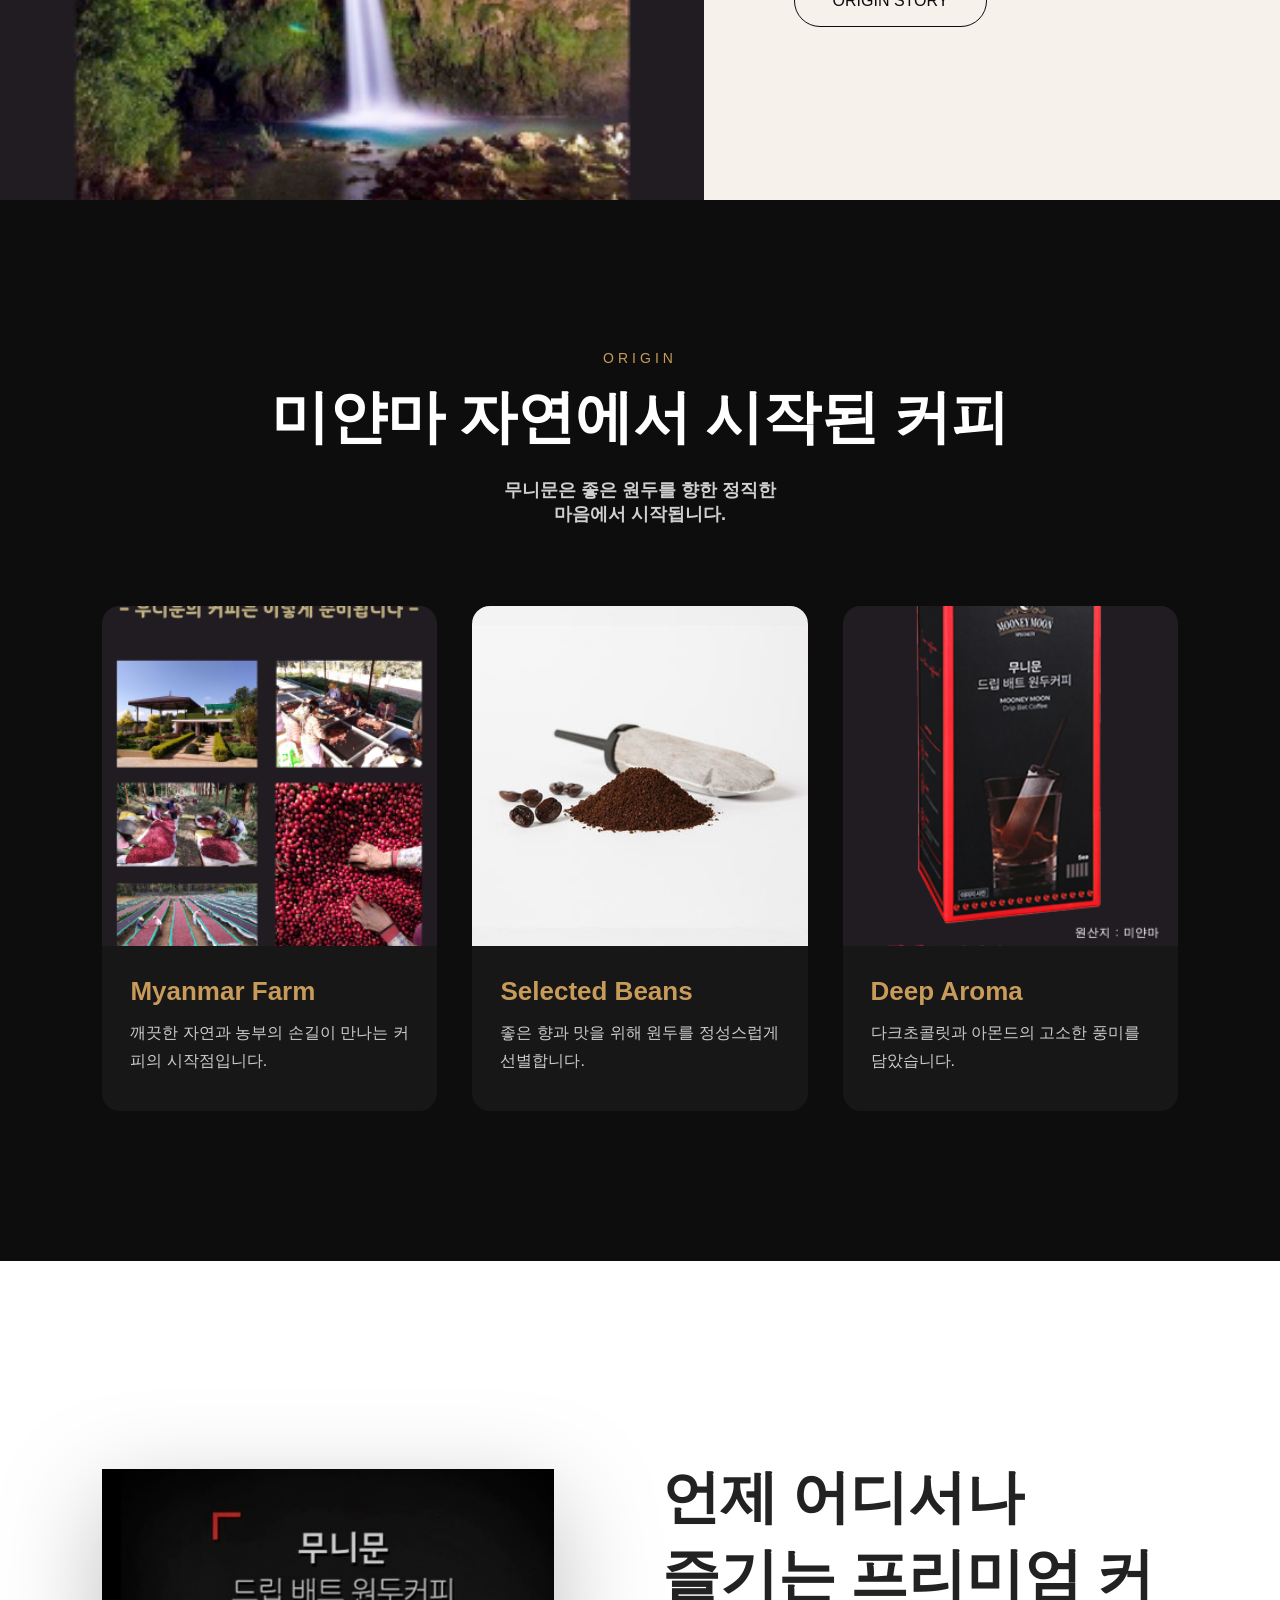
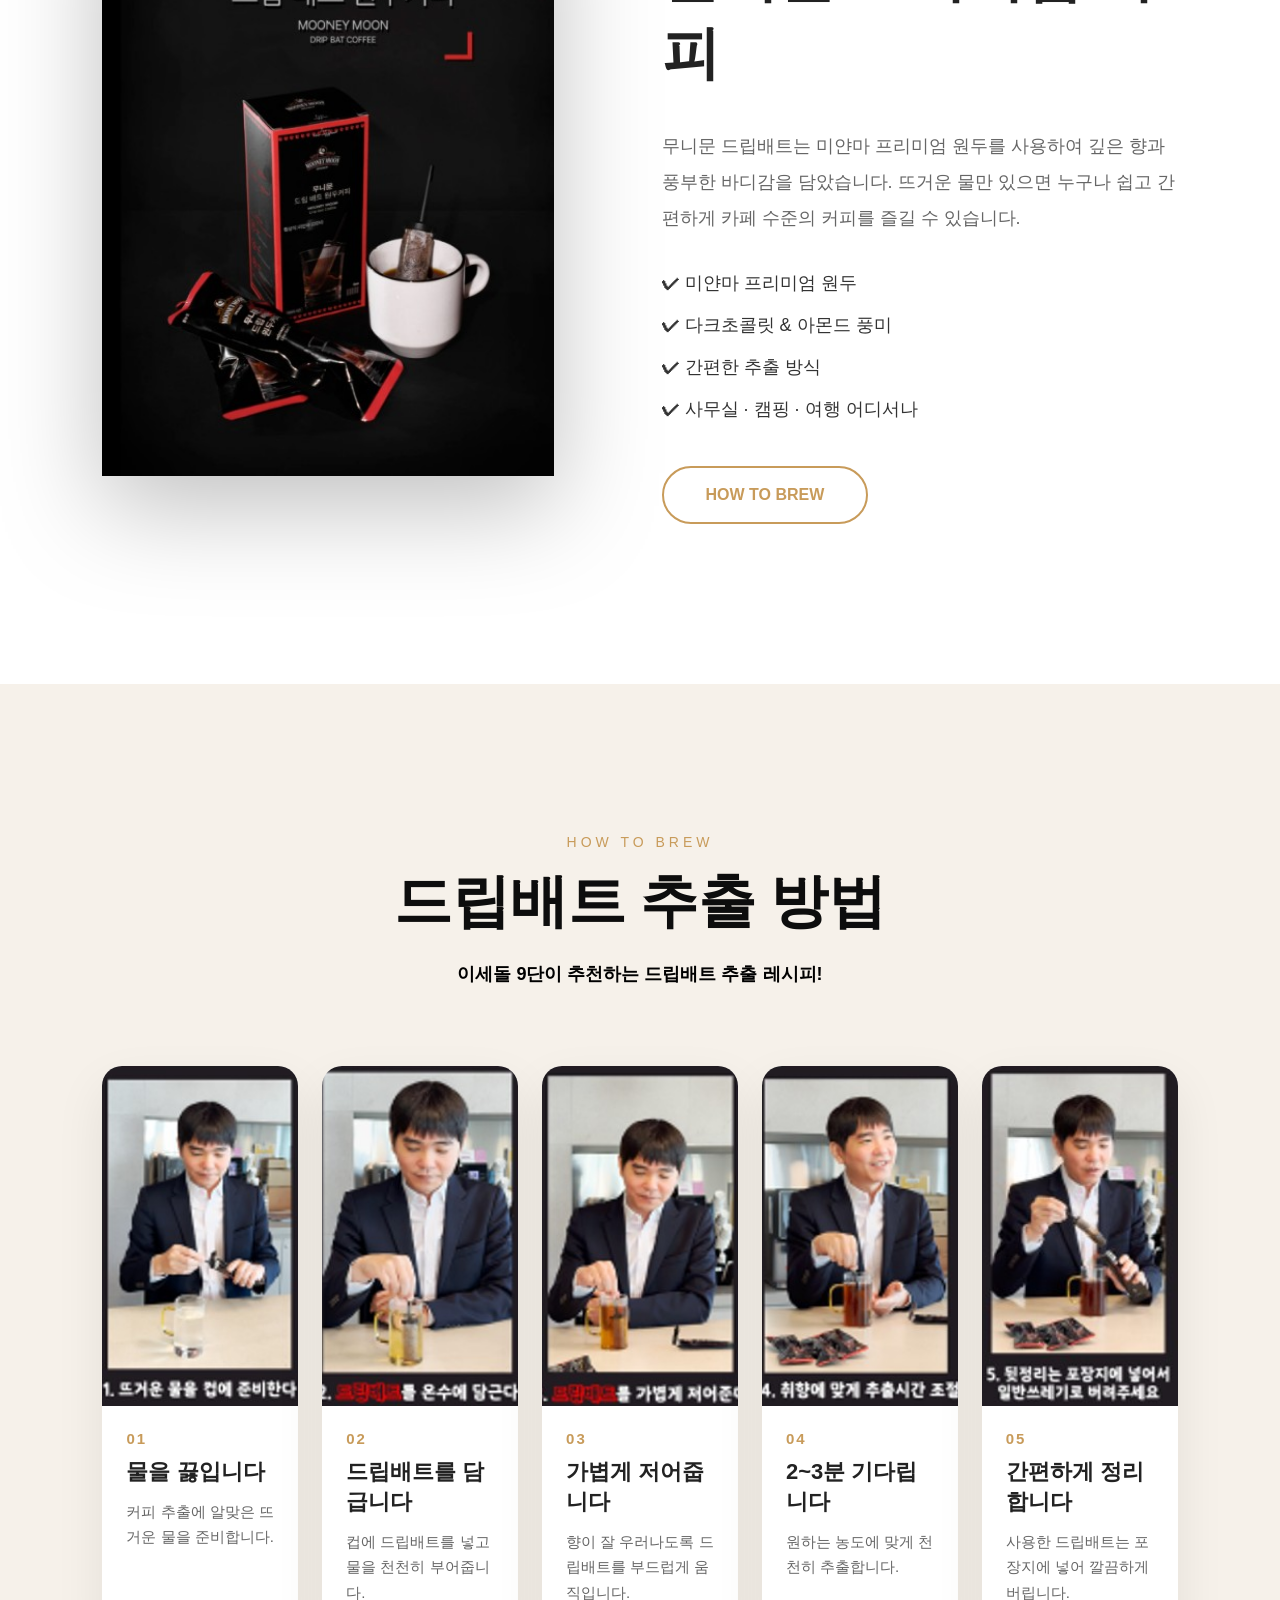
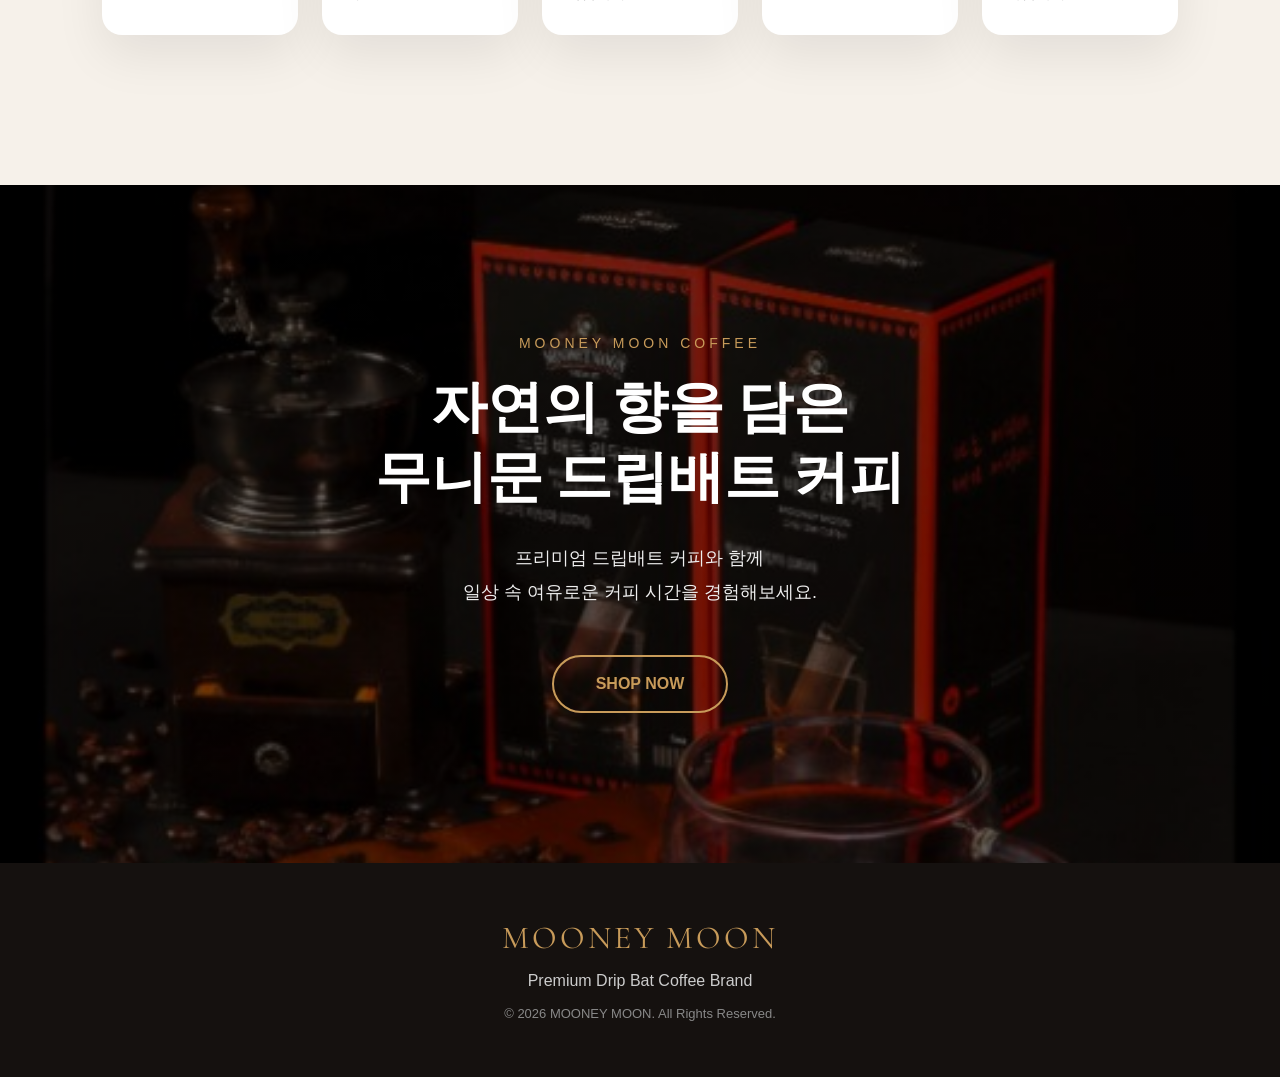
==== commit cd050946: "Add files via upload" ====
--- a/index.html
+++ b/index.html
@@ -123,7 +123,7 @@
     <p>ORIGIN</p>
     <h2>미얀마 자연에서 시작된 커피</h2>
     <span>
-      무니문은 좋은 원두를 향한 정직한 마음에서 시작됩니다.
+      무니문은 좋은 원두를 향한 정직한<br> 마음에서 시작됩니다.
     </span>
   </div>
 
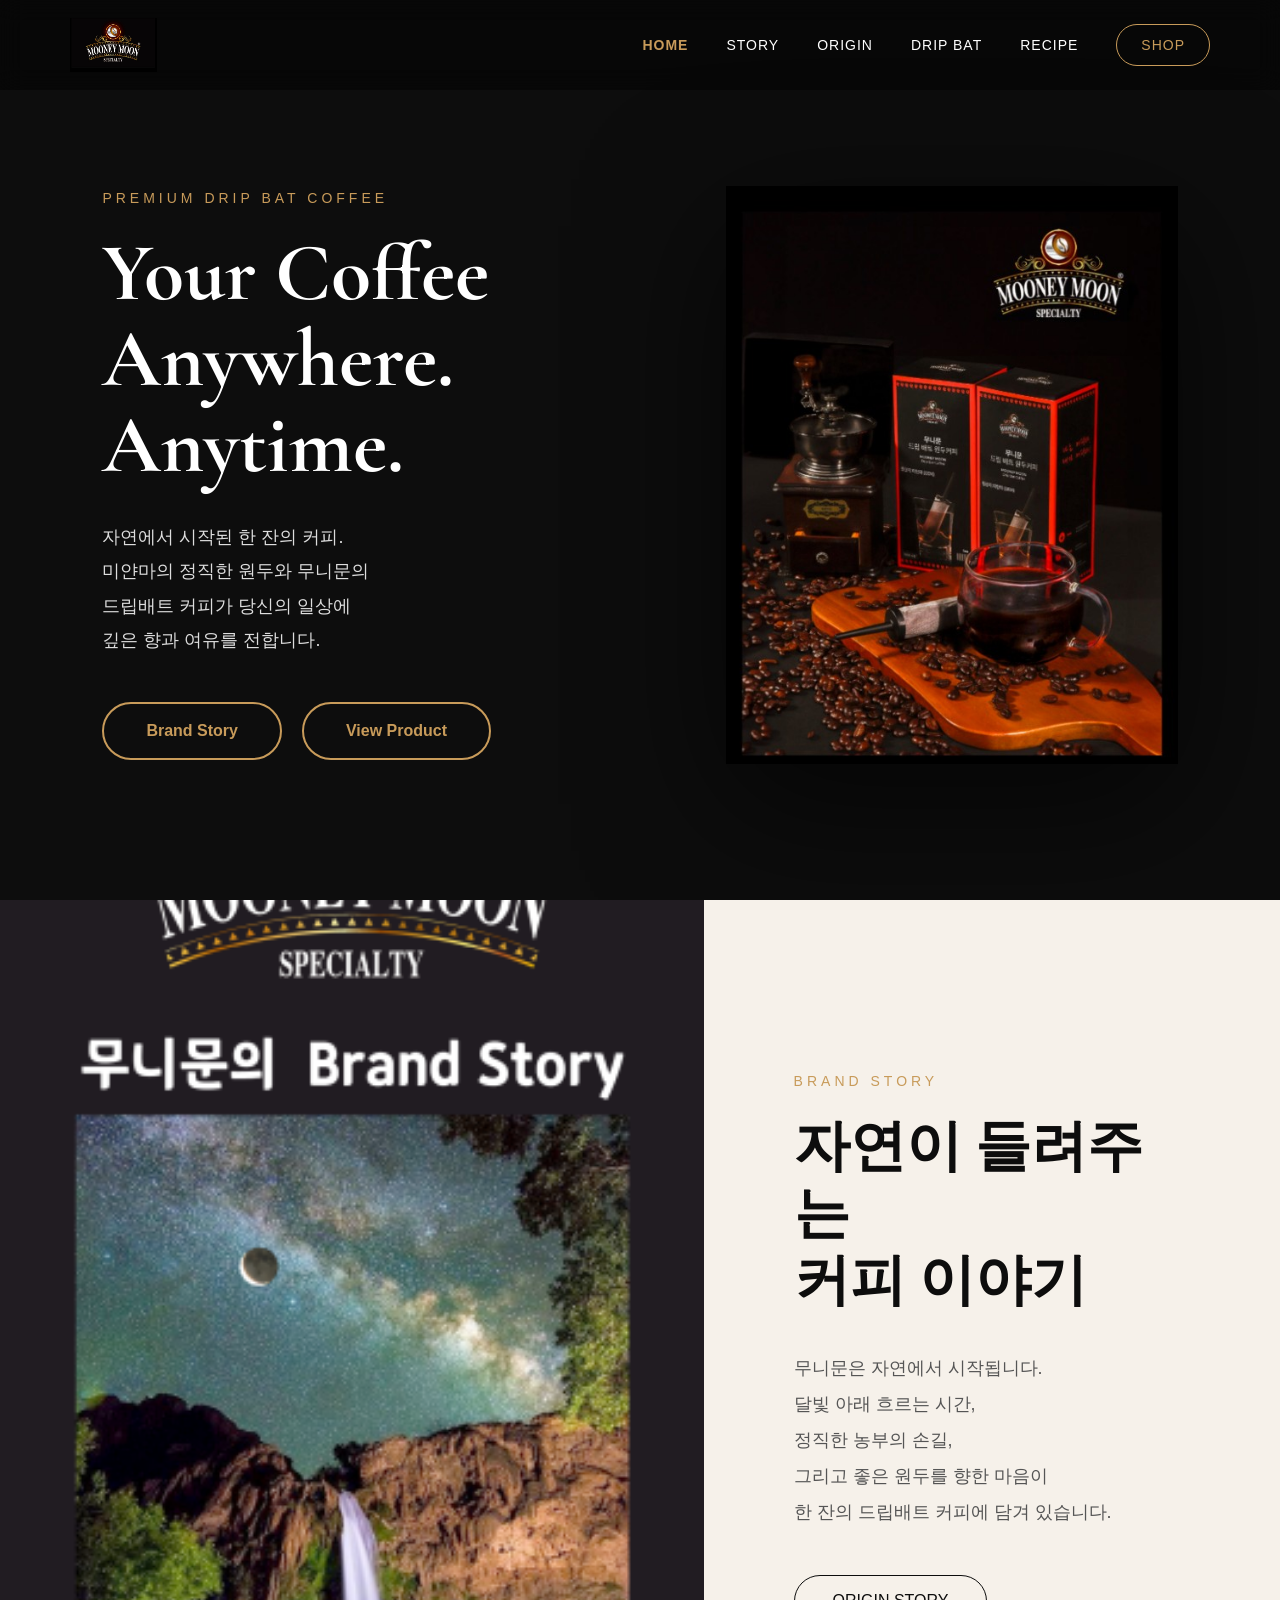
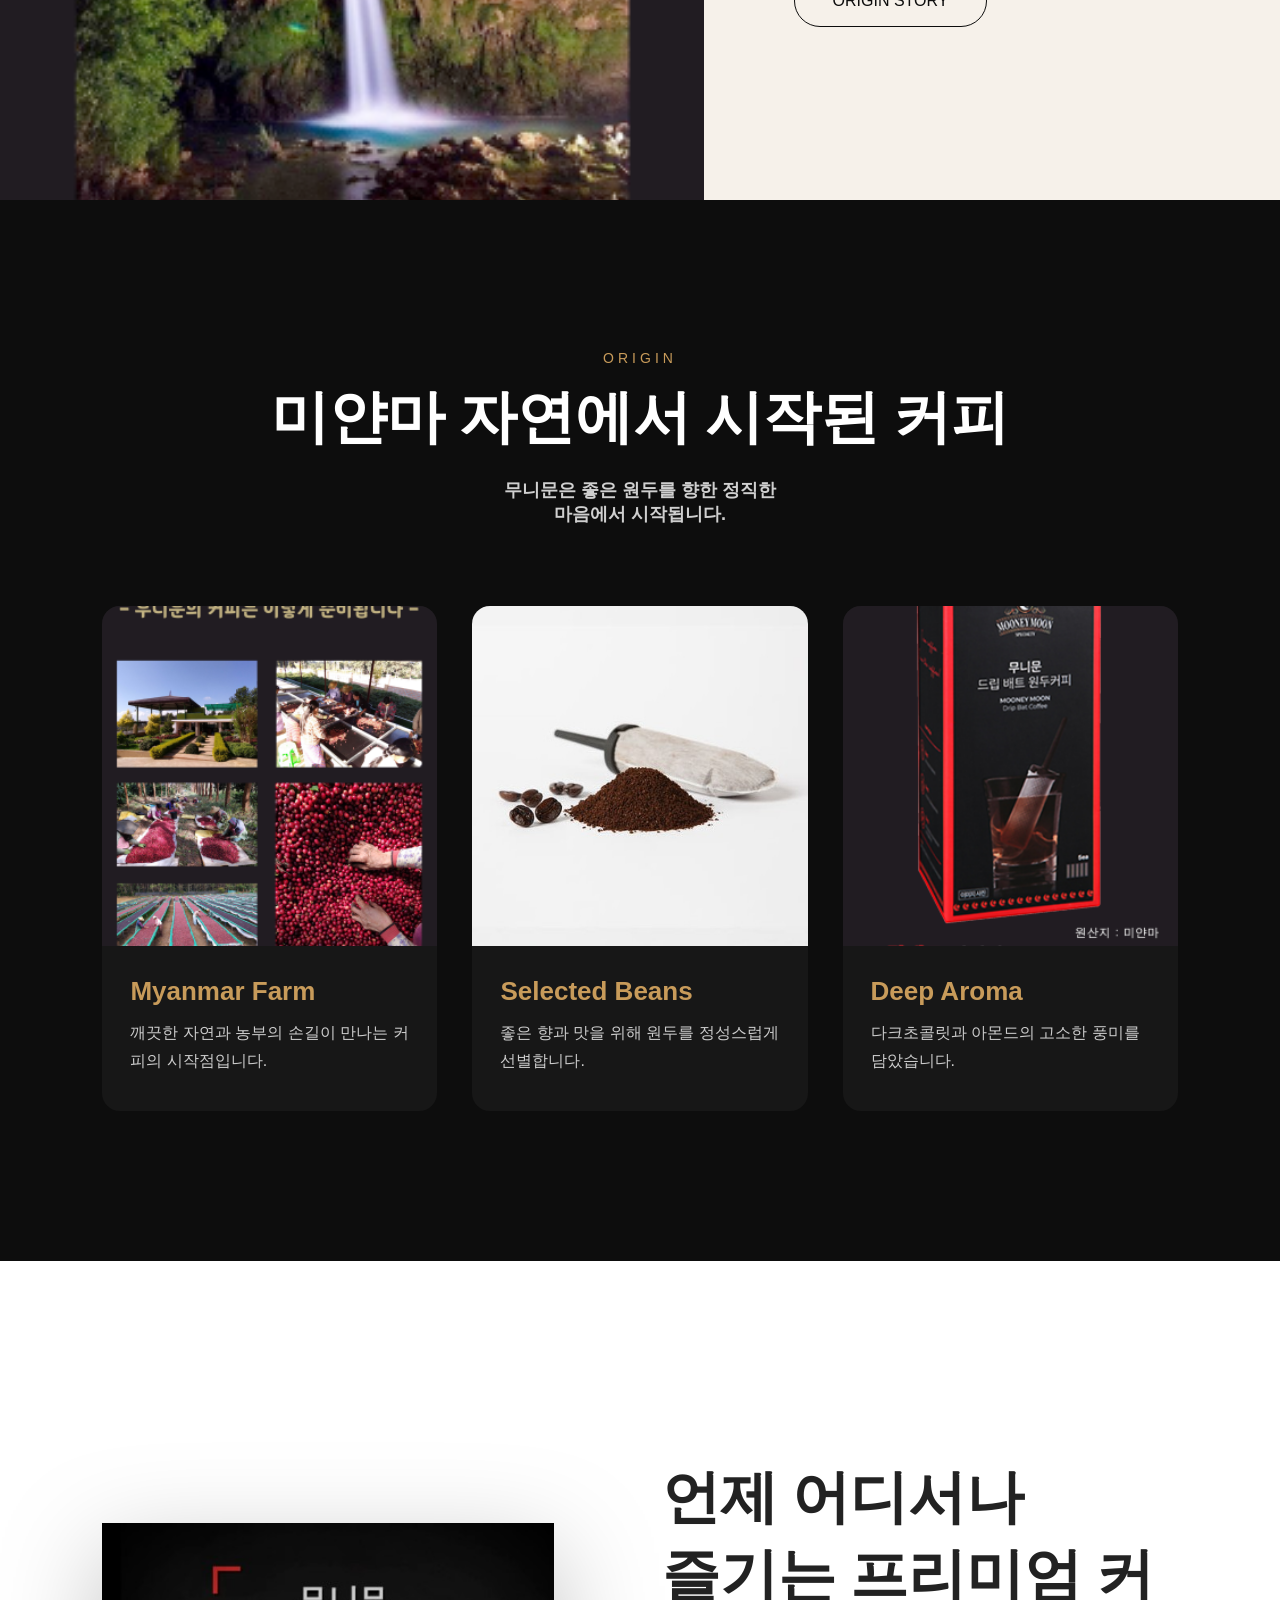
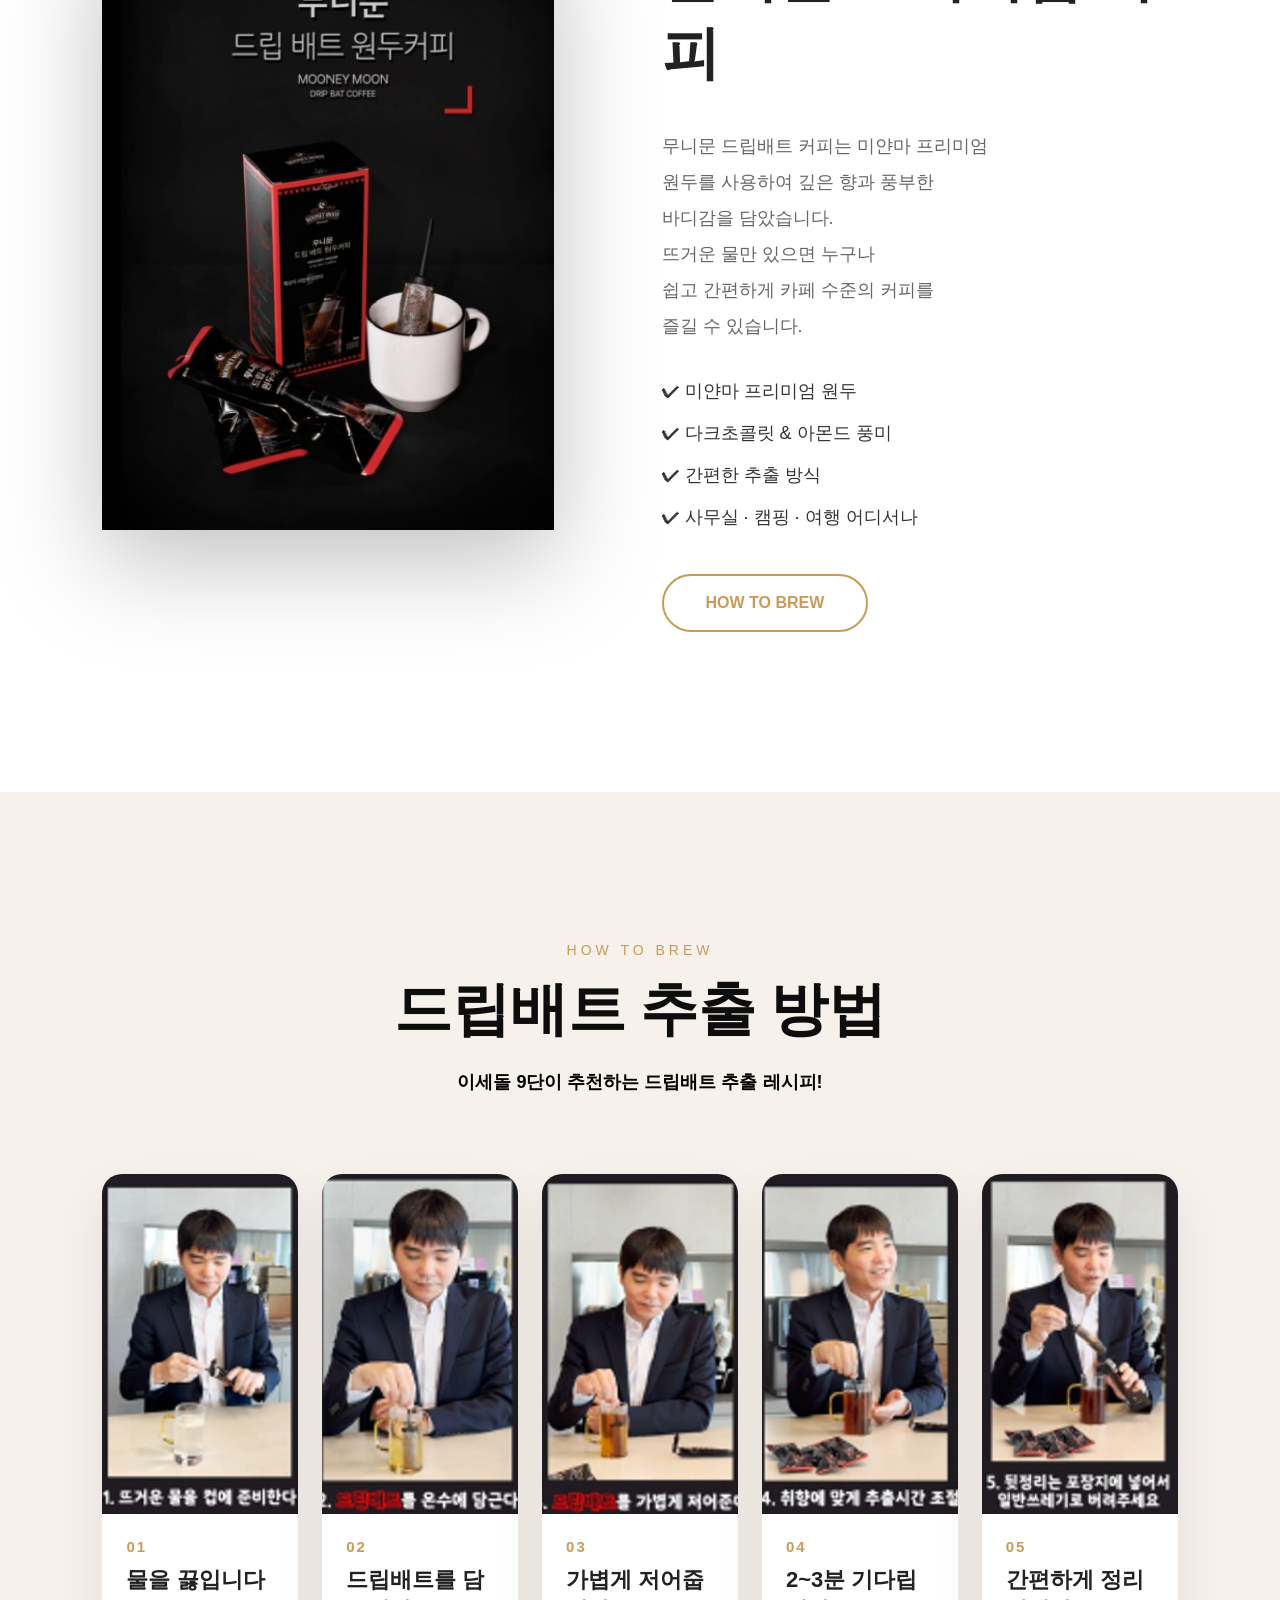
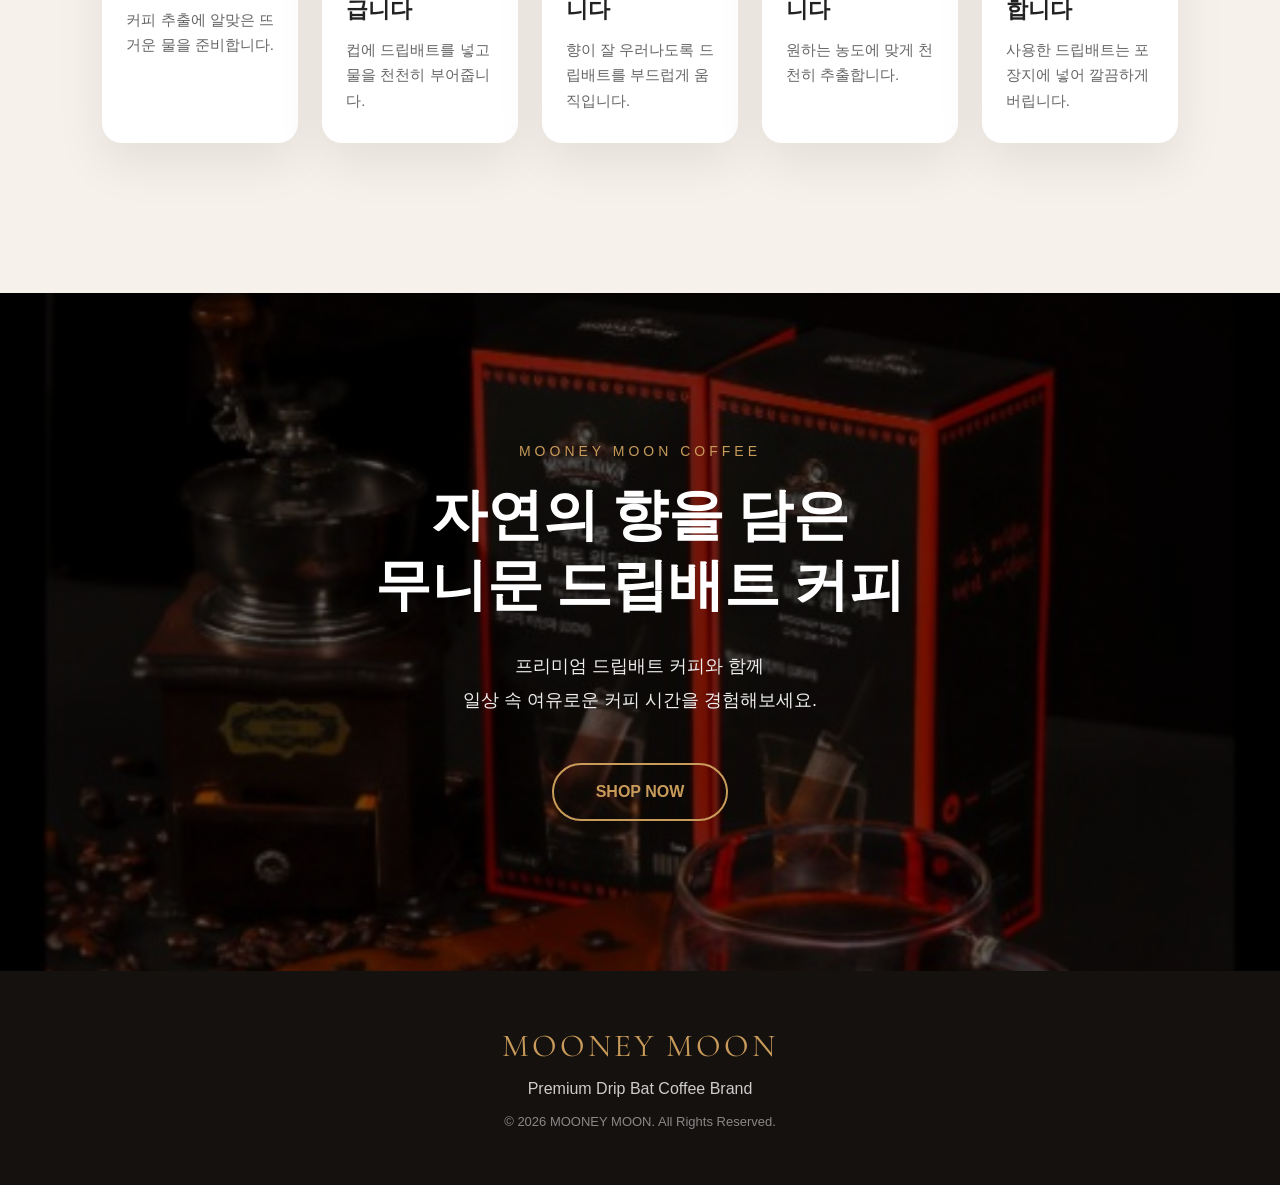
==== commit 3111062f: "Add files via upload" ====
--- a/index.html
+++ b/index.html
@@ -171,10 +171,12 @@
     </h2>
 
     <p class="dripbat-desc">
-      무니문 드립배트는 미얀마 프리미엄 원두를 사용하여
-      깊은 향과 풍부한 바디감을 담았습니다.
-      뜨거운 물만 있으면 누구나 쉽고 간편하게
-      카페 수준의 커피를 즐길 수 있습니다.
+      무니문 드립배트 커피는 미얀마 프리미엄<br>
+	  원두를 사용하여 깊은 향과 풍부한<br>
+	  바디감을 담았습니다.<br> 
+	  뜨거운 물만 있으면 누구나<br>
+      쉽고 간편하게 카페 수준의 커피를<br>
+	  즐길 수 있습니다.
     </p>
 
     <ul class="feature-list">
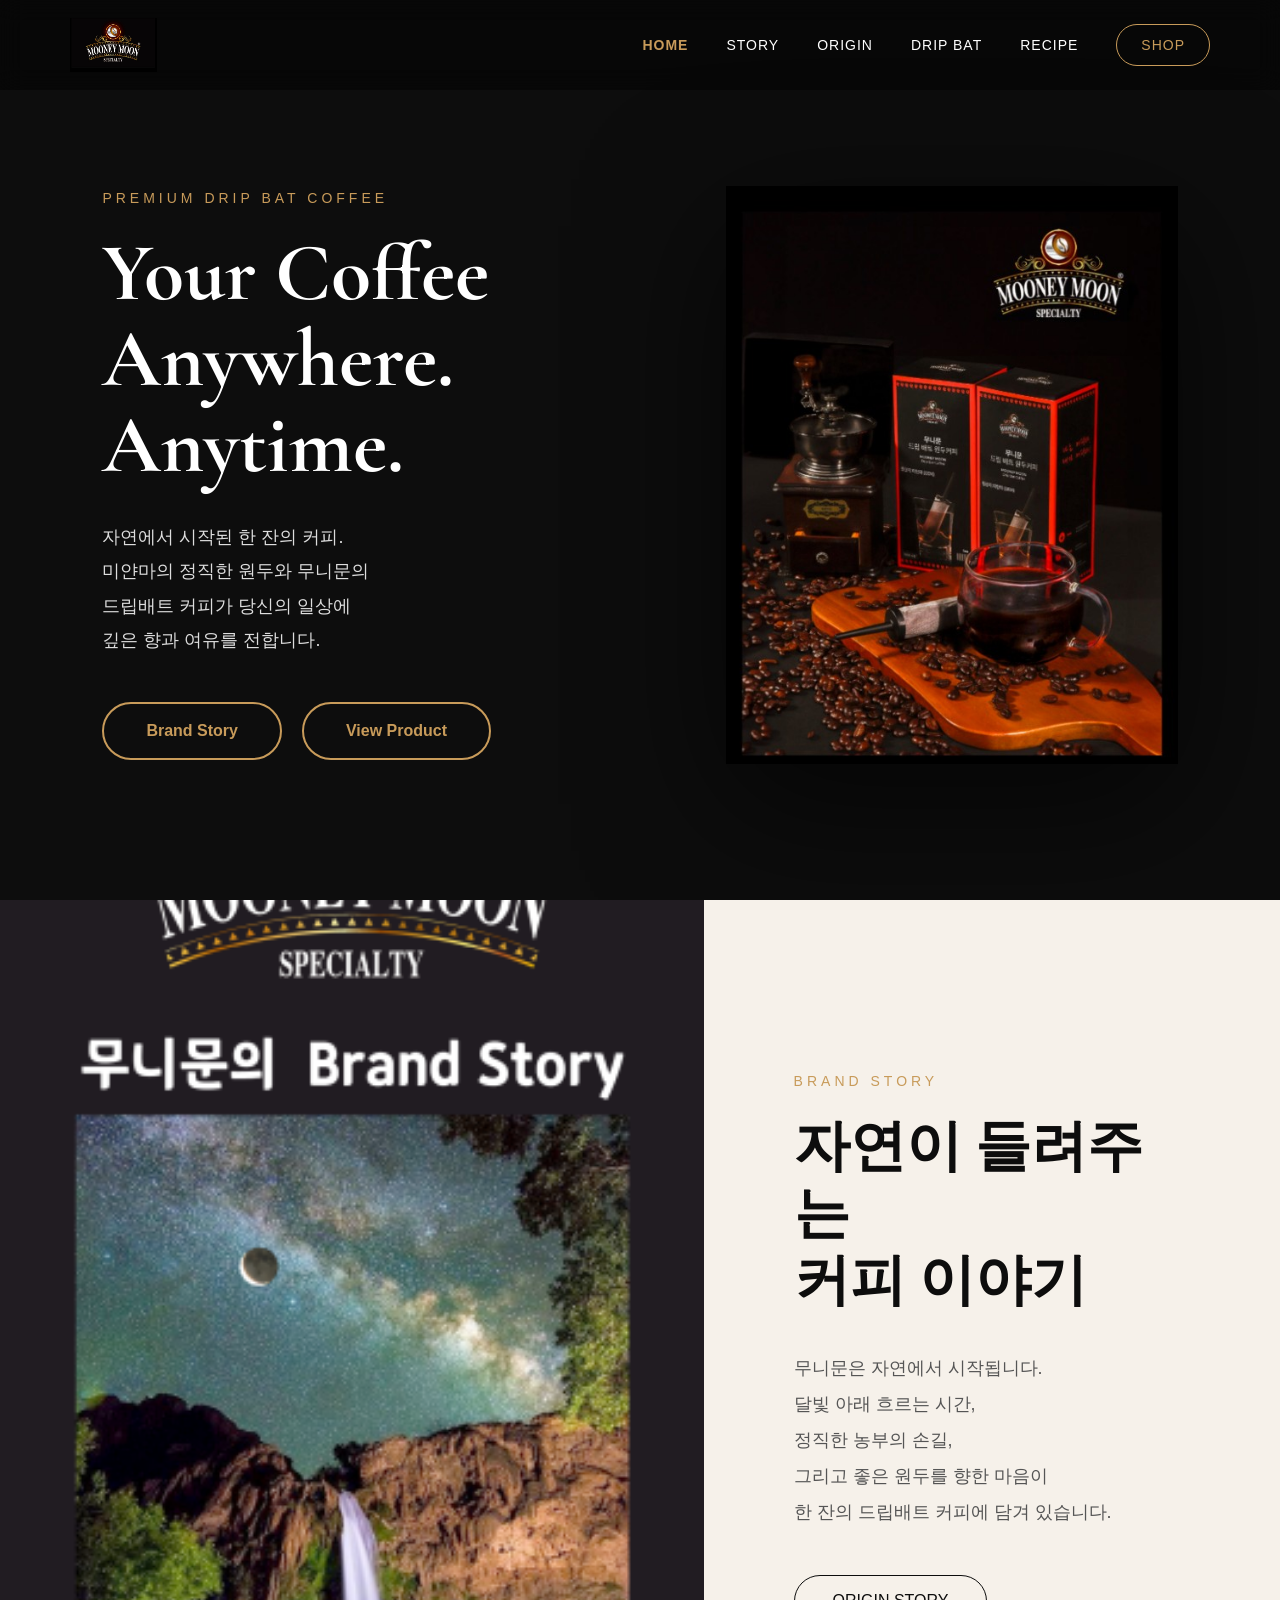
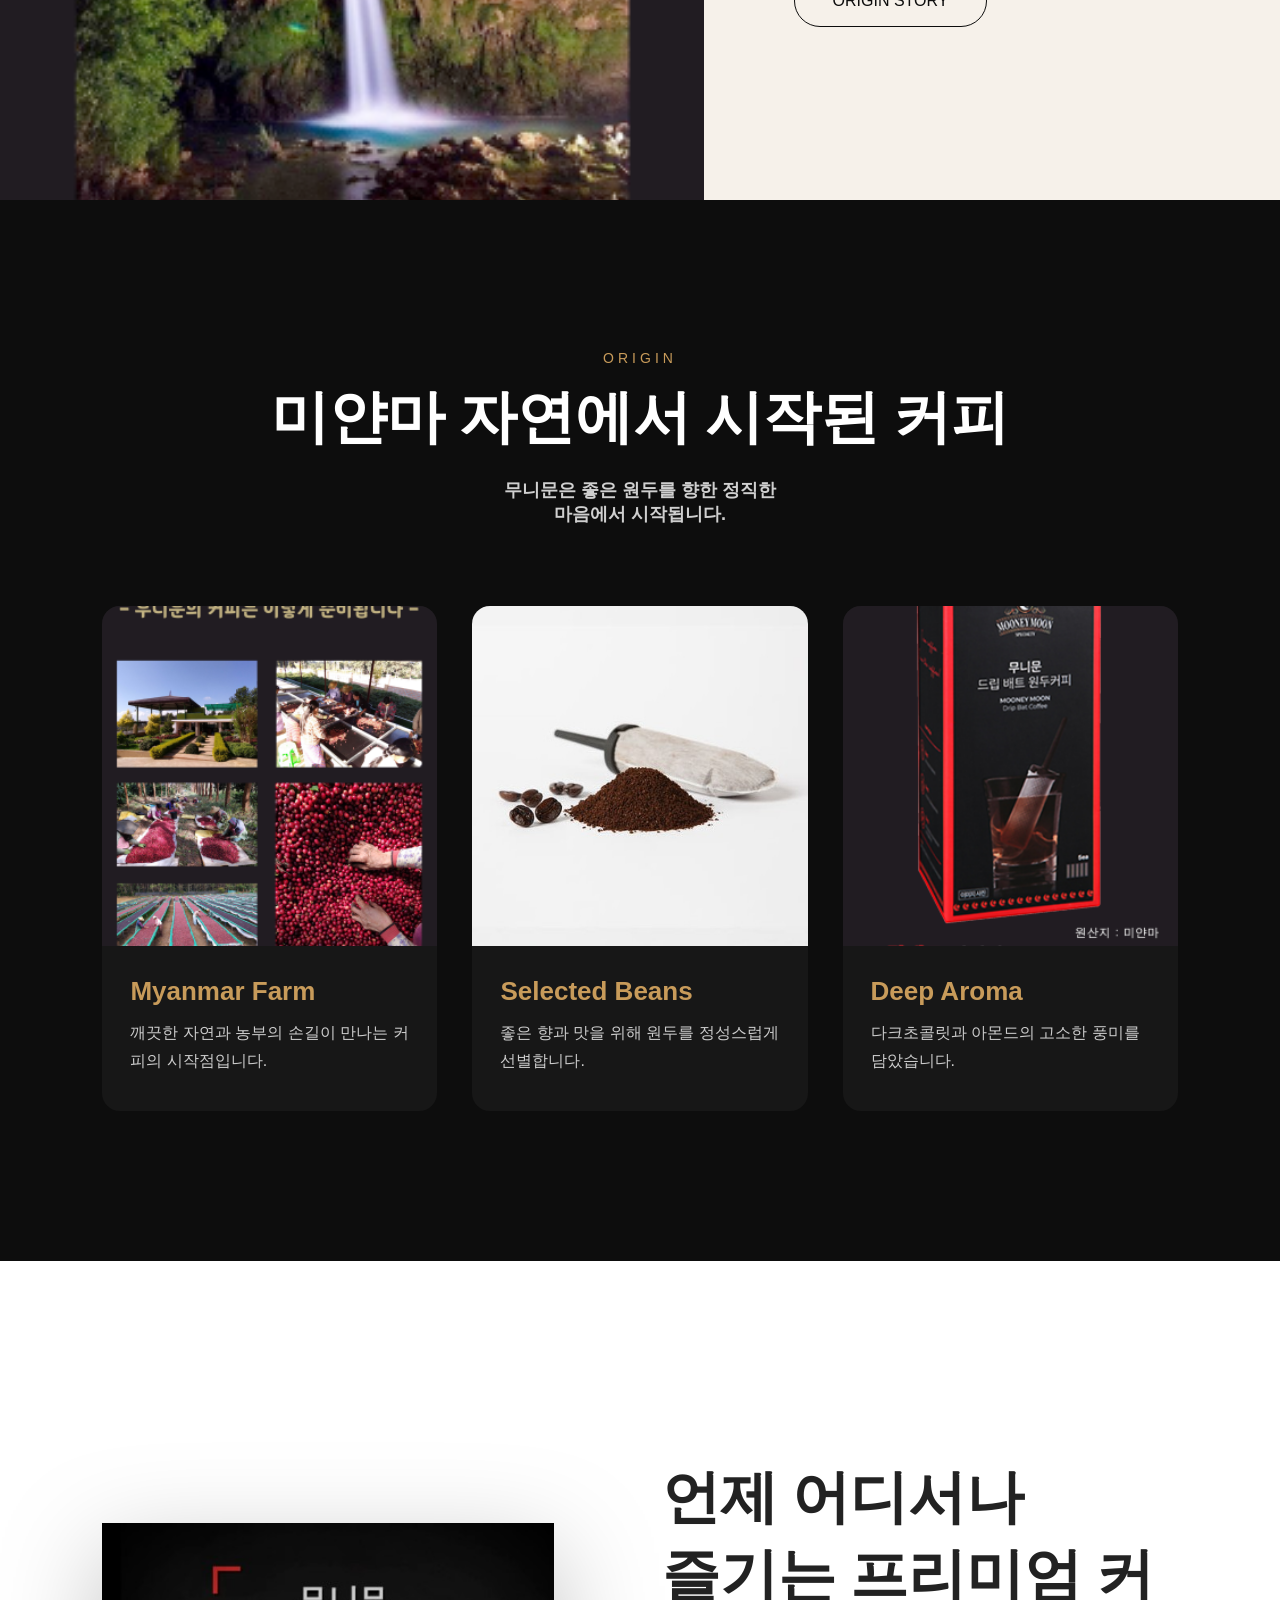
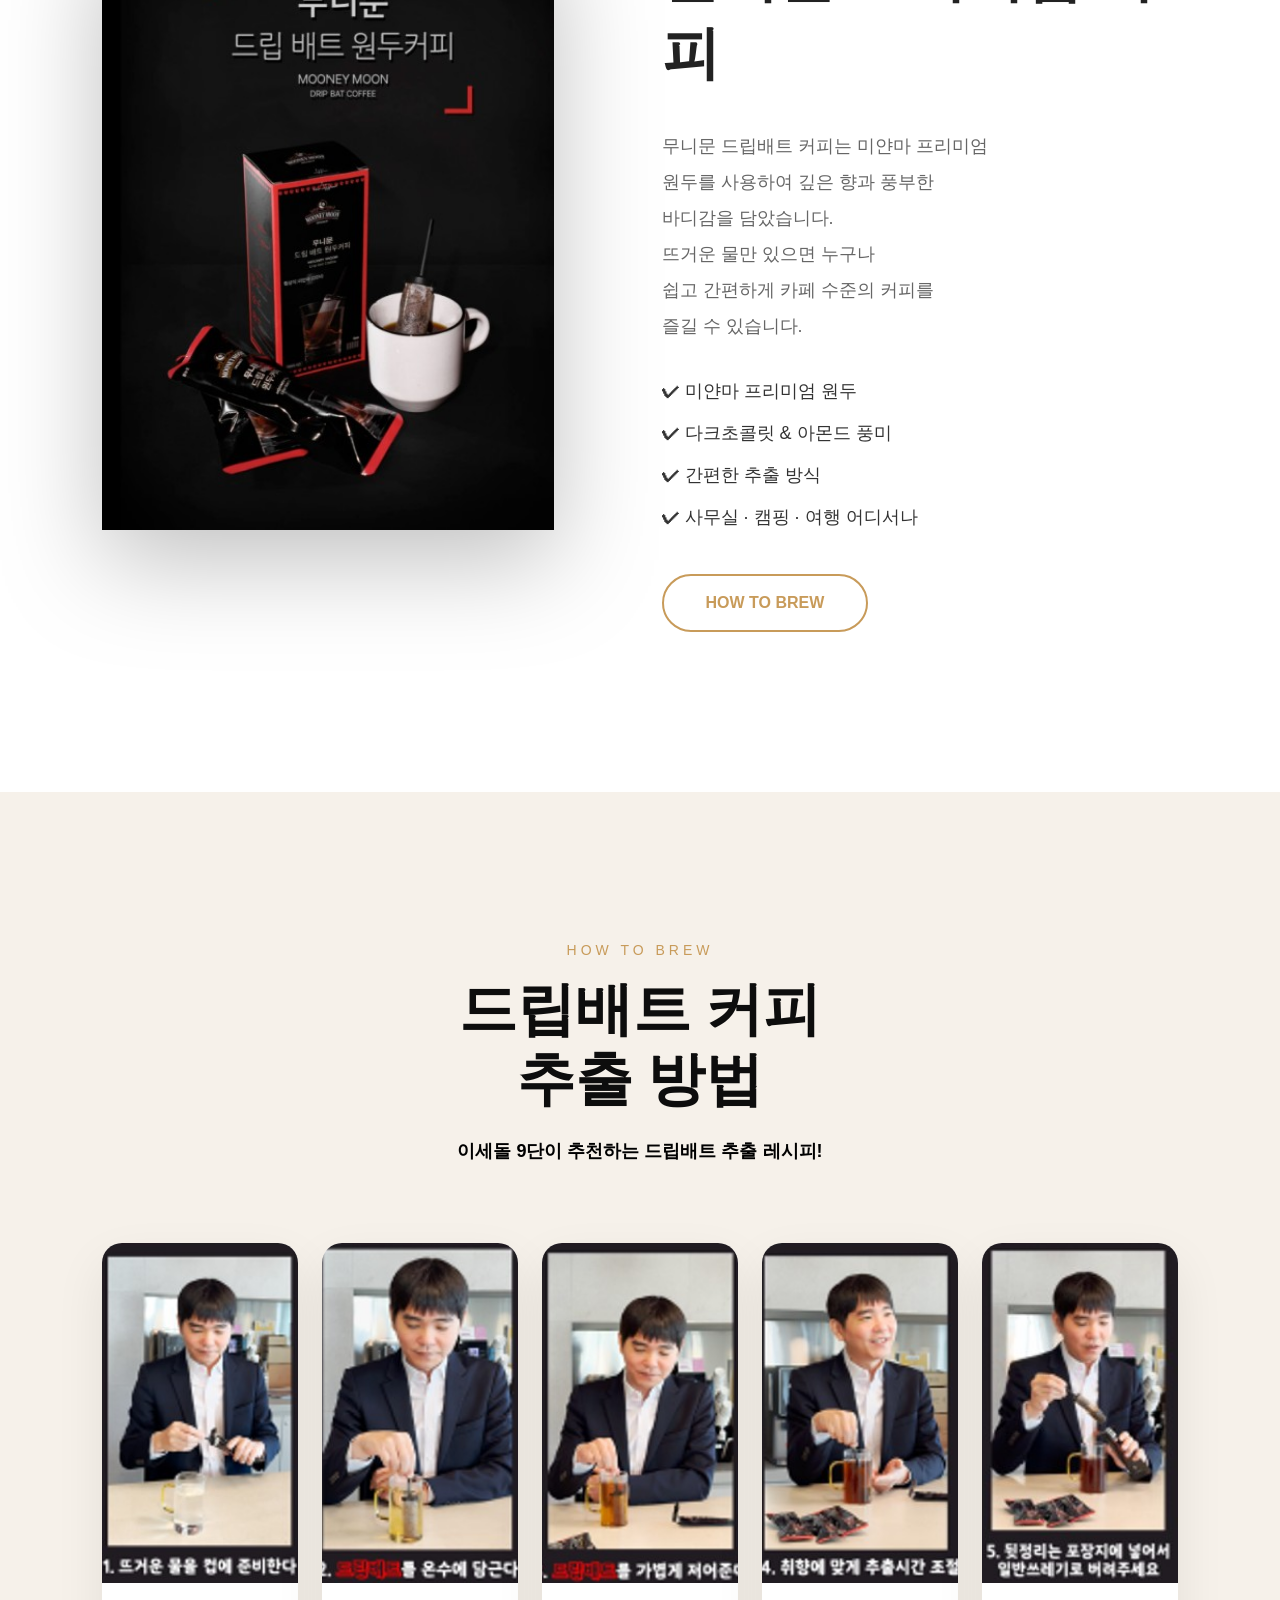
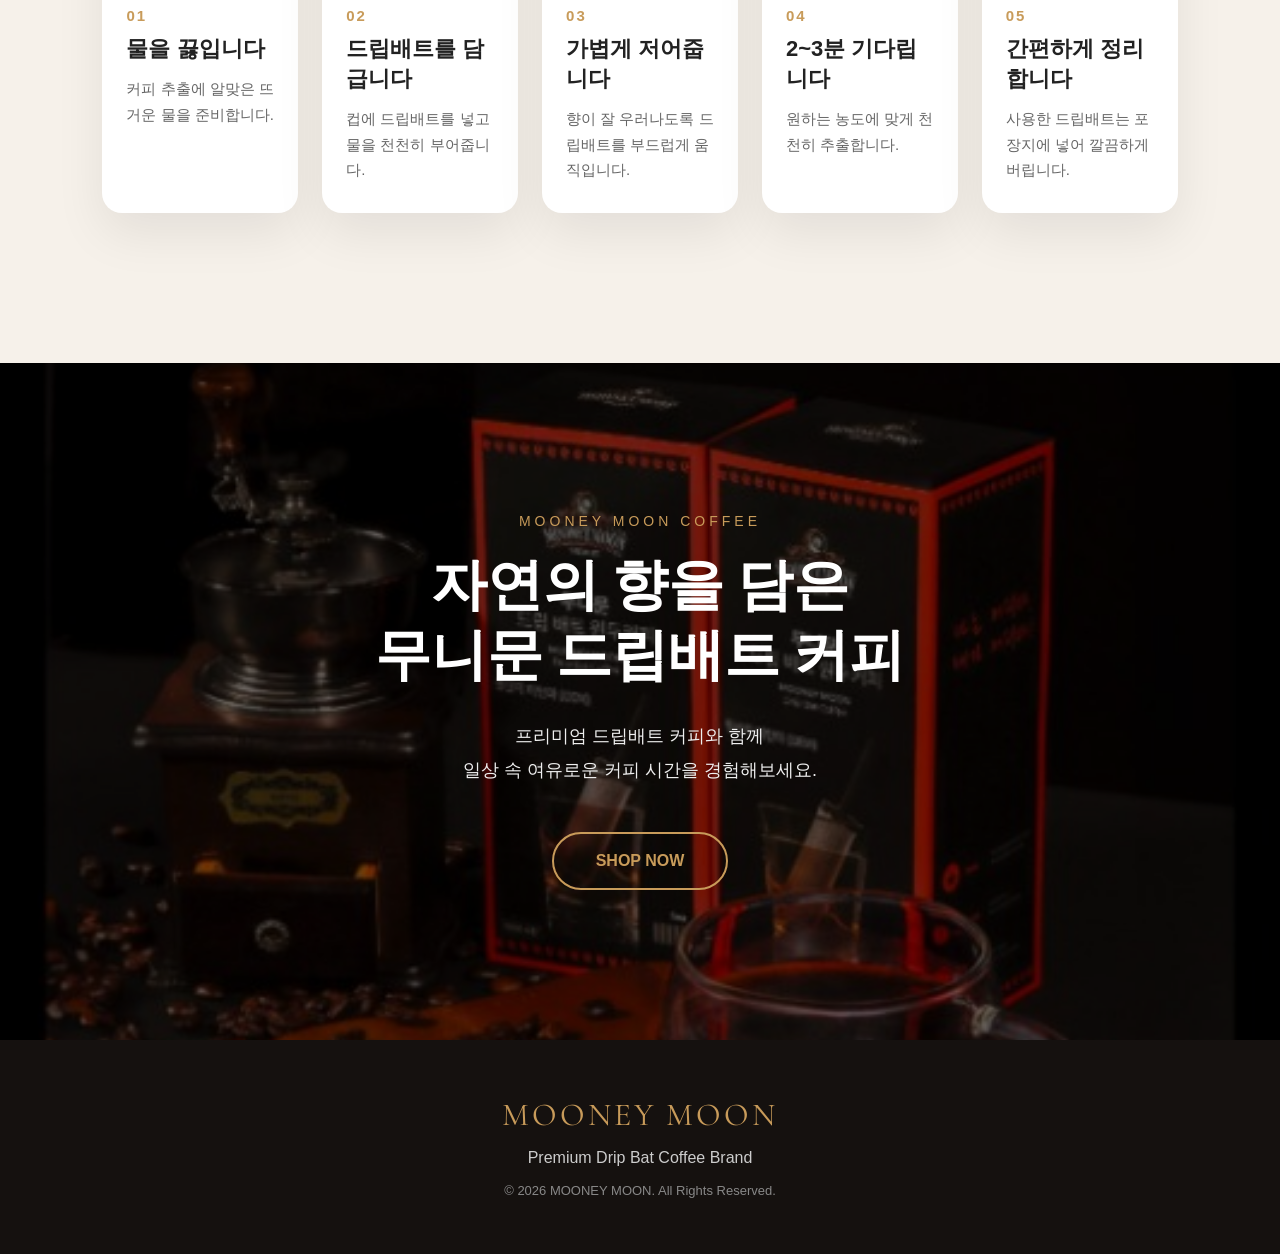
==== commit bcda255e: "Add files via upload" ====
--- a/index.html
+++ b/index.html
@@ -200,7 +200,7 @@
 
   <div class="section-title">
     <p>HOW TO BREW</p>
-    <h2>드립배트 추출 방법</h2>
+    <h2>드립배트 커피<br>추출 방법</h2>
     <span>이세돌 9단이 추천하는 드립배트 추출 레시피!</span>
   </div>
 
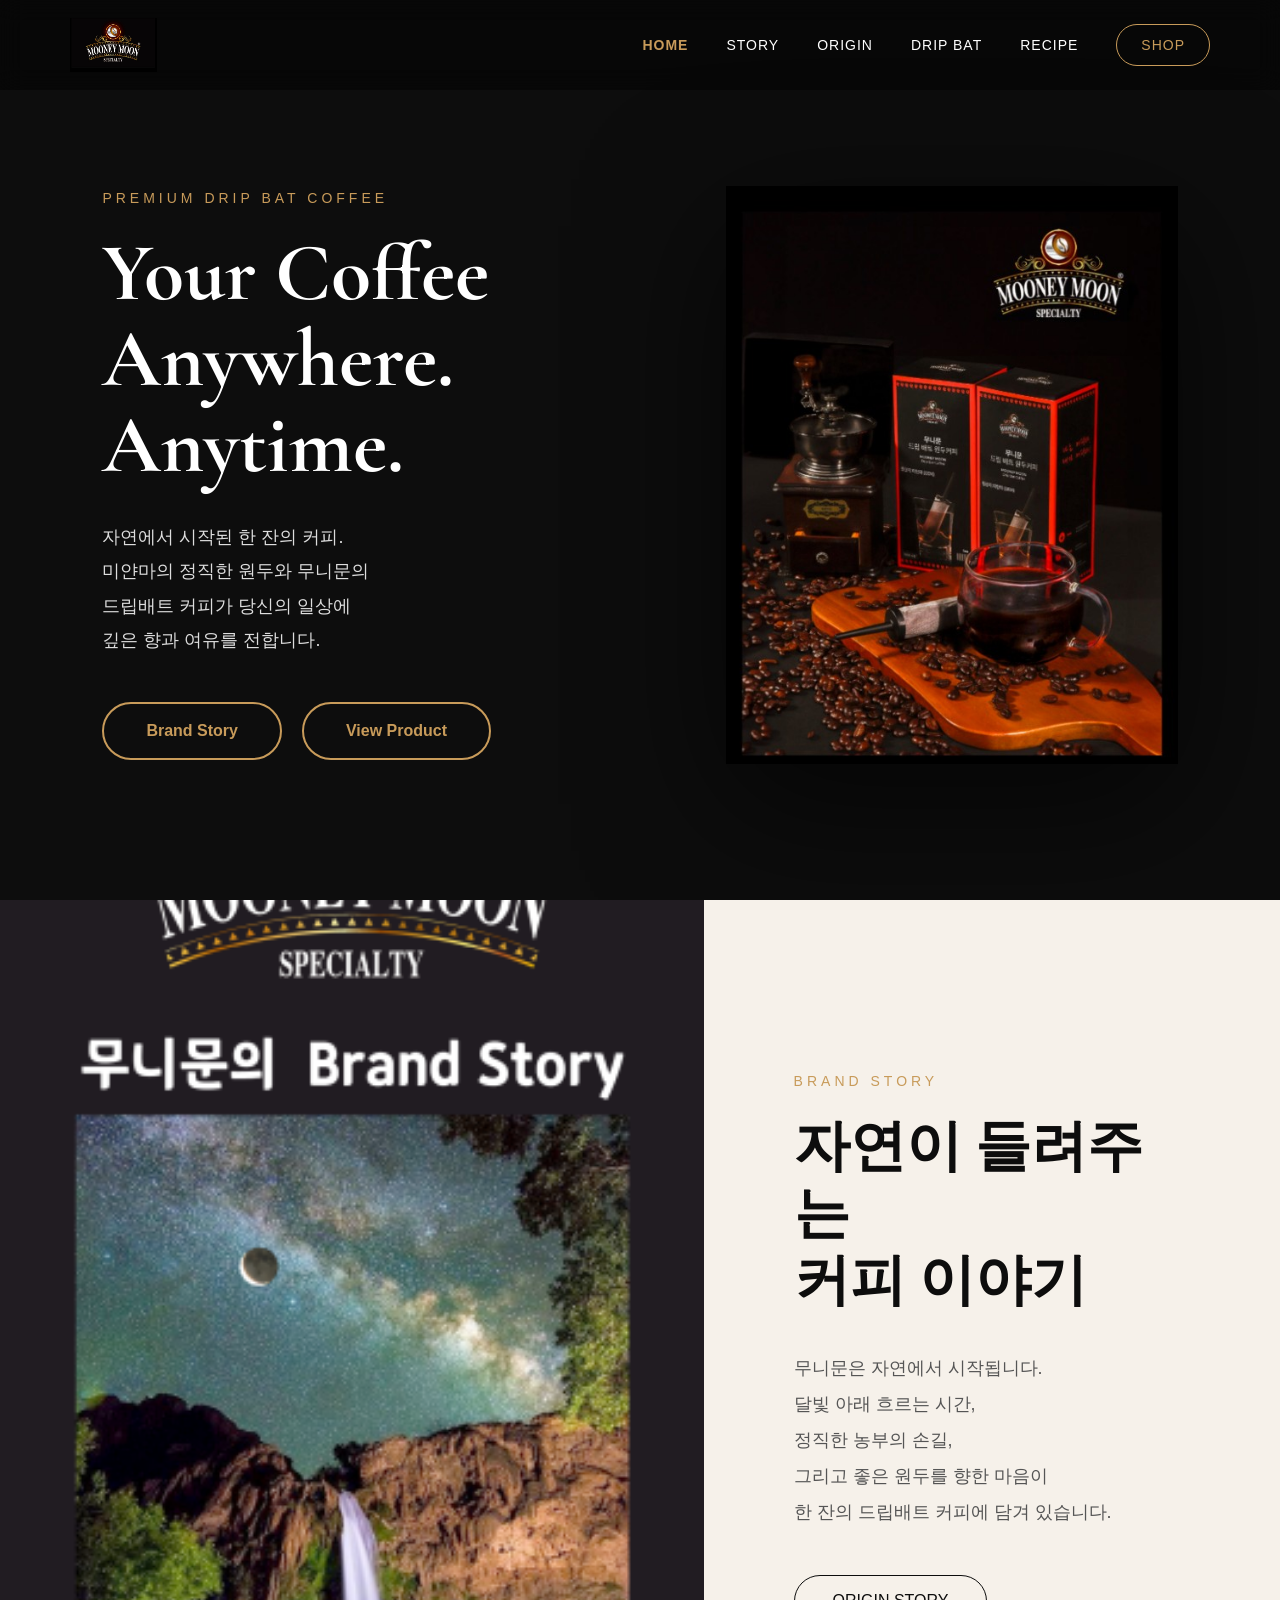
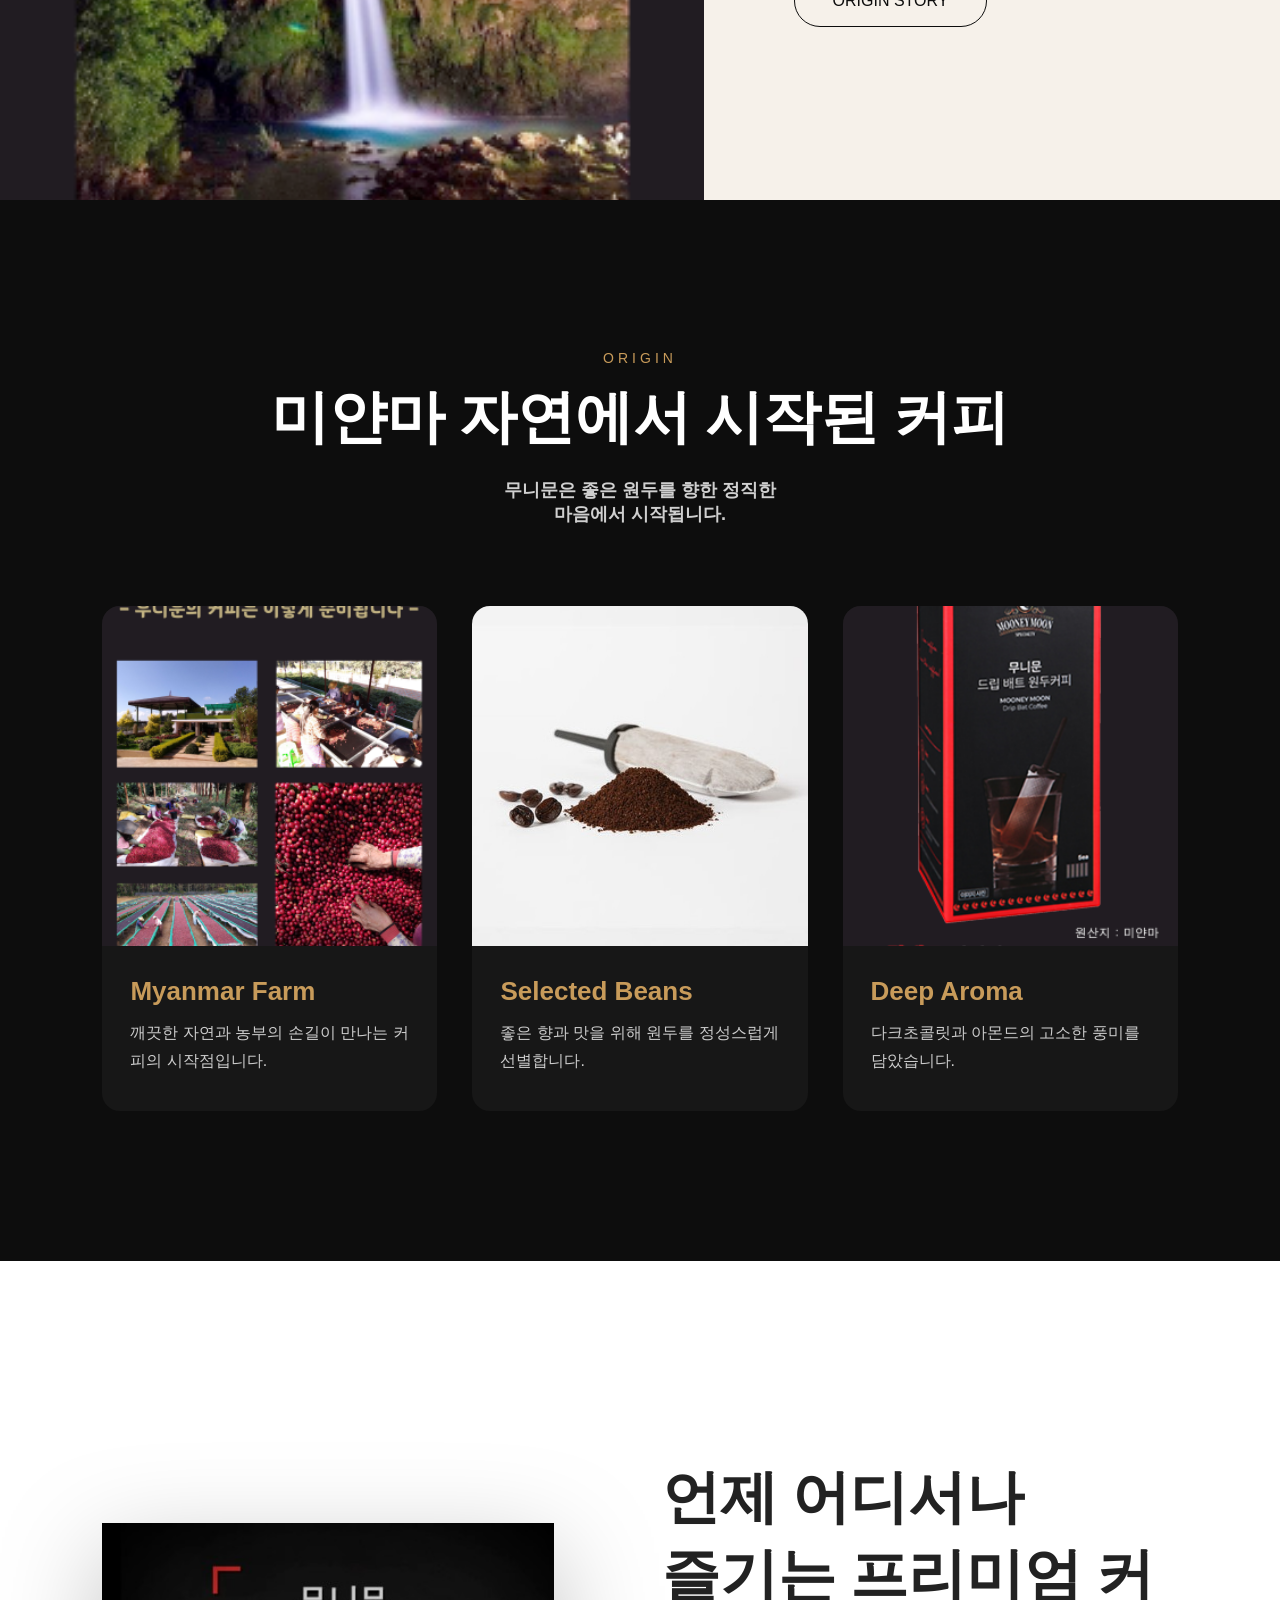
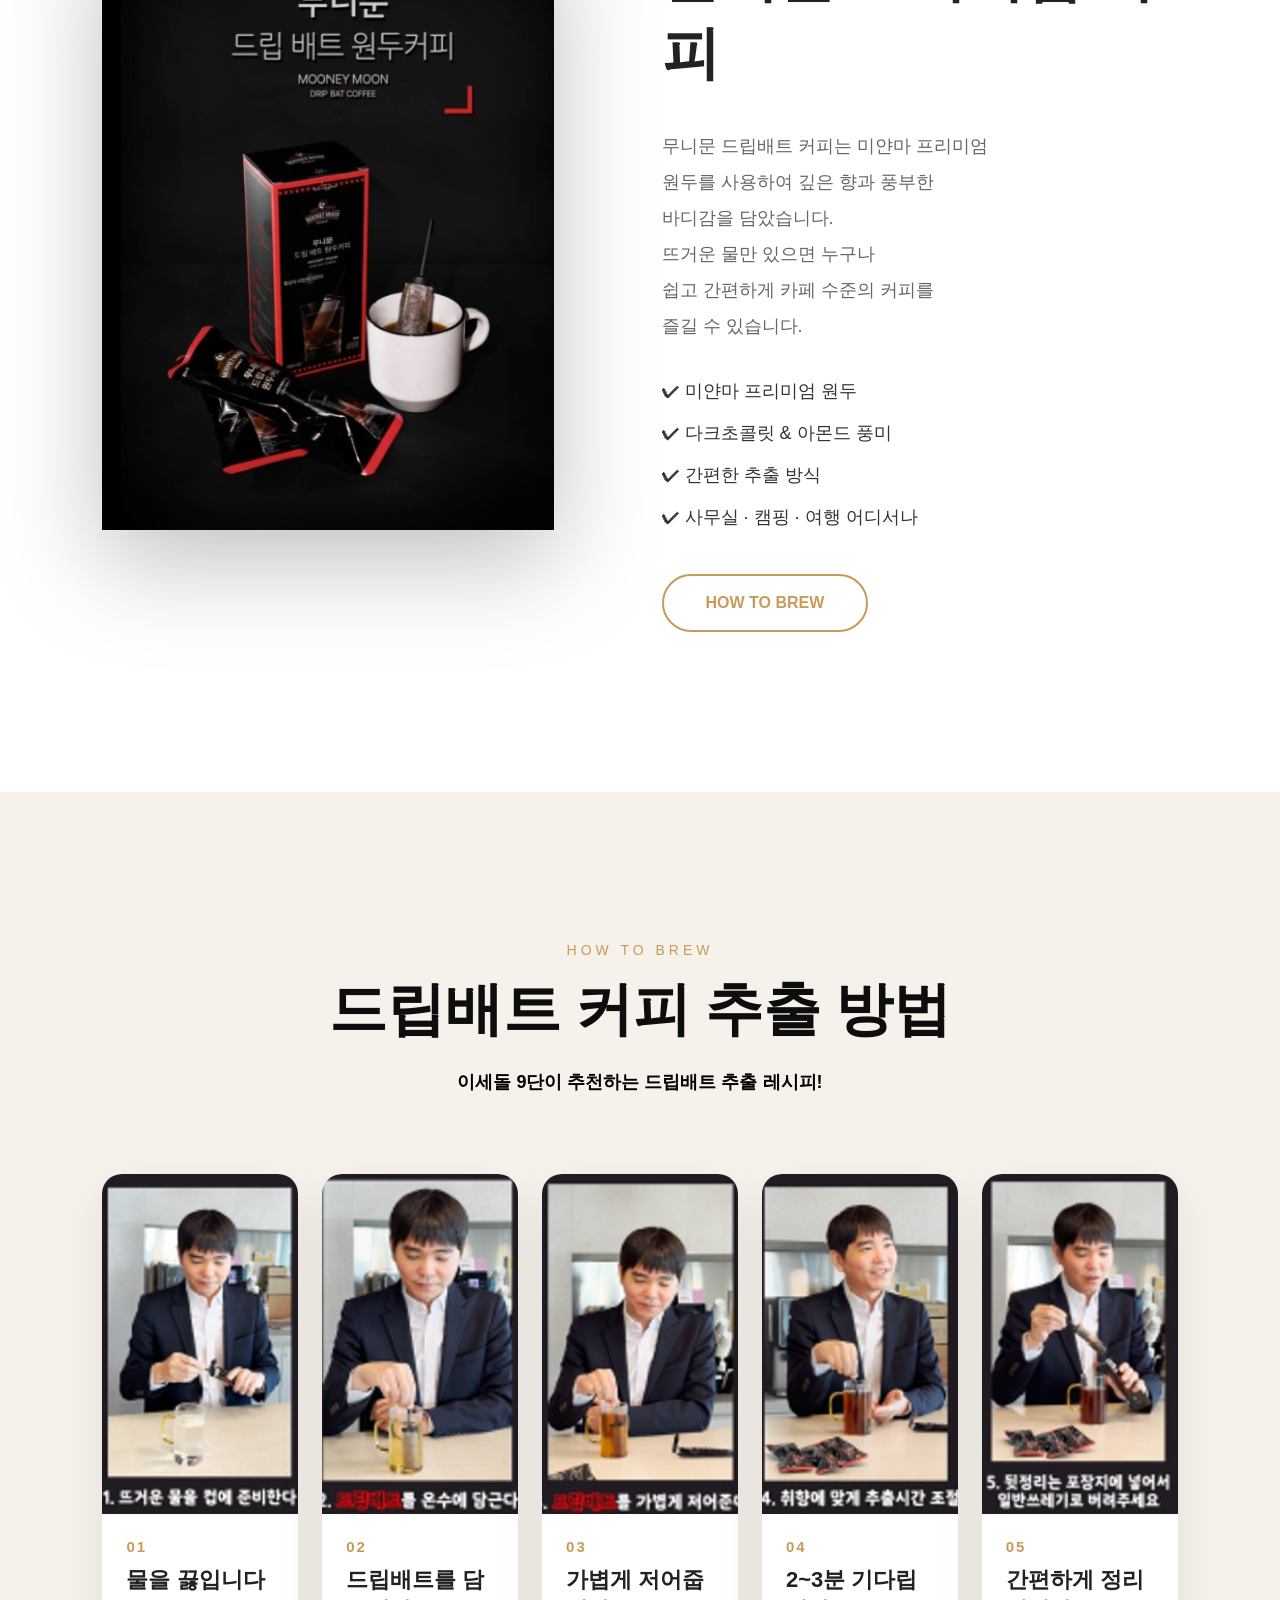
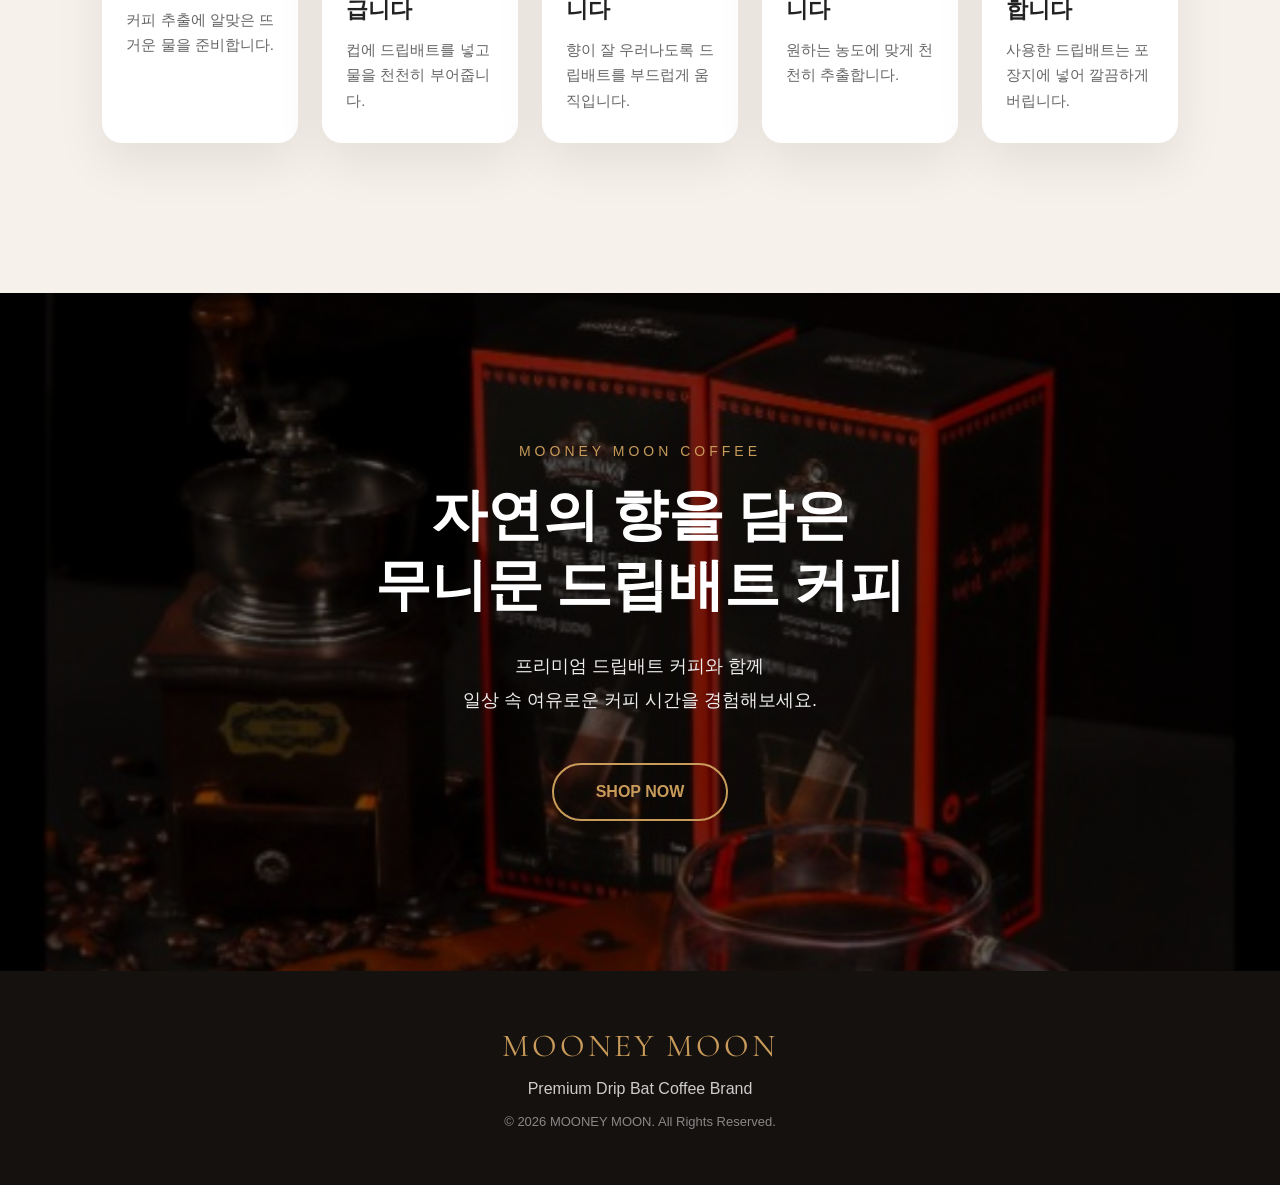
==== commit 88f44572: "Add files via upload" ====
--- a/index.html
+++ b/index.html
@@ -200,7 +200,7 @@
 
   <div class="section-title">
     <p>HOW TO BREW</p>
-    <h2>드립배트 커피<br>추출 방법</h2>
+    <h2>드립배트 커피 추출 방법</h2>
     <span>이세돌 9단이 추천하는 드립배트 추출 레시피!</span>
   </div>
 
